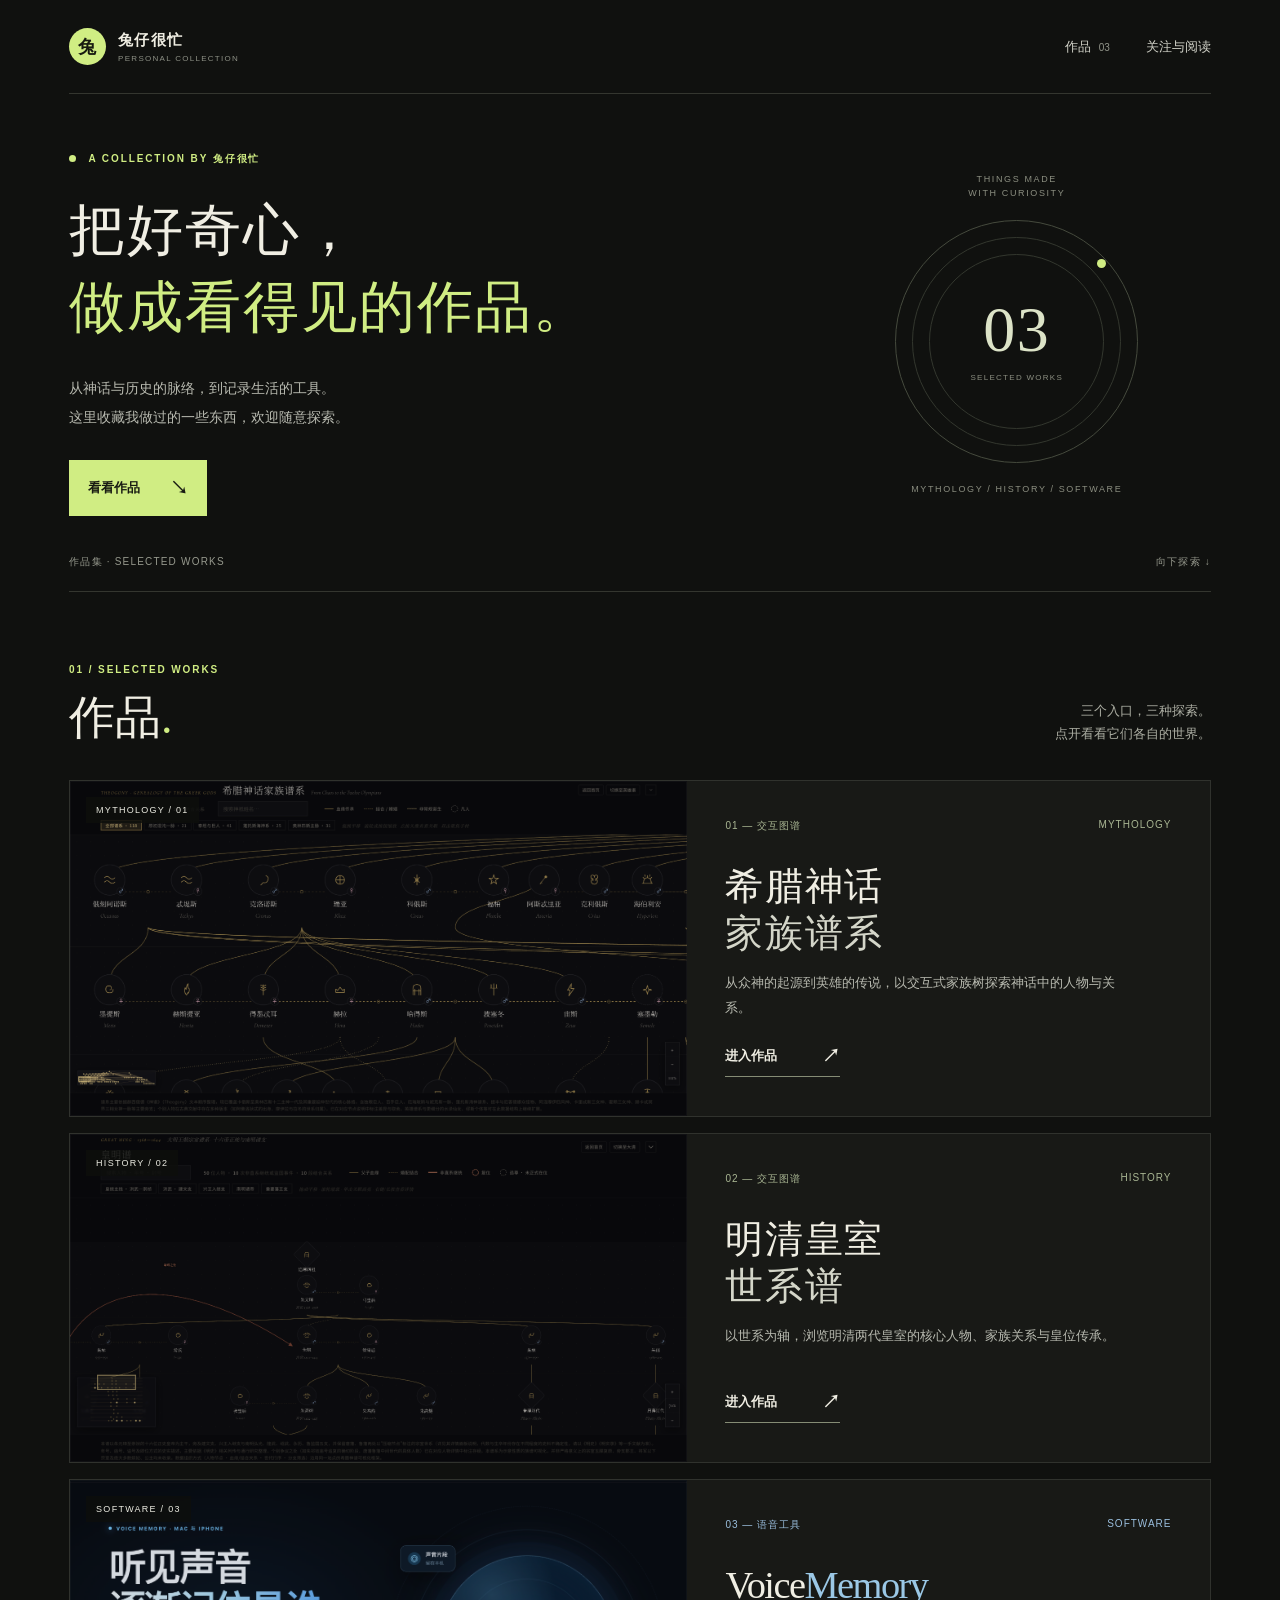
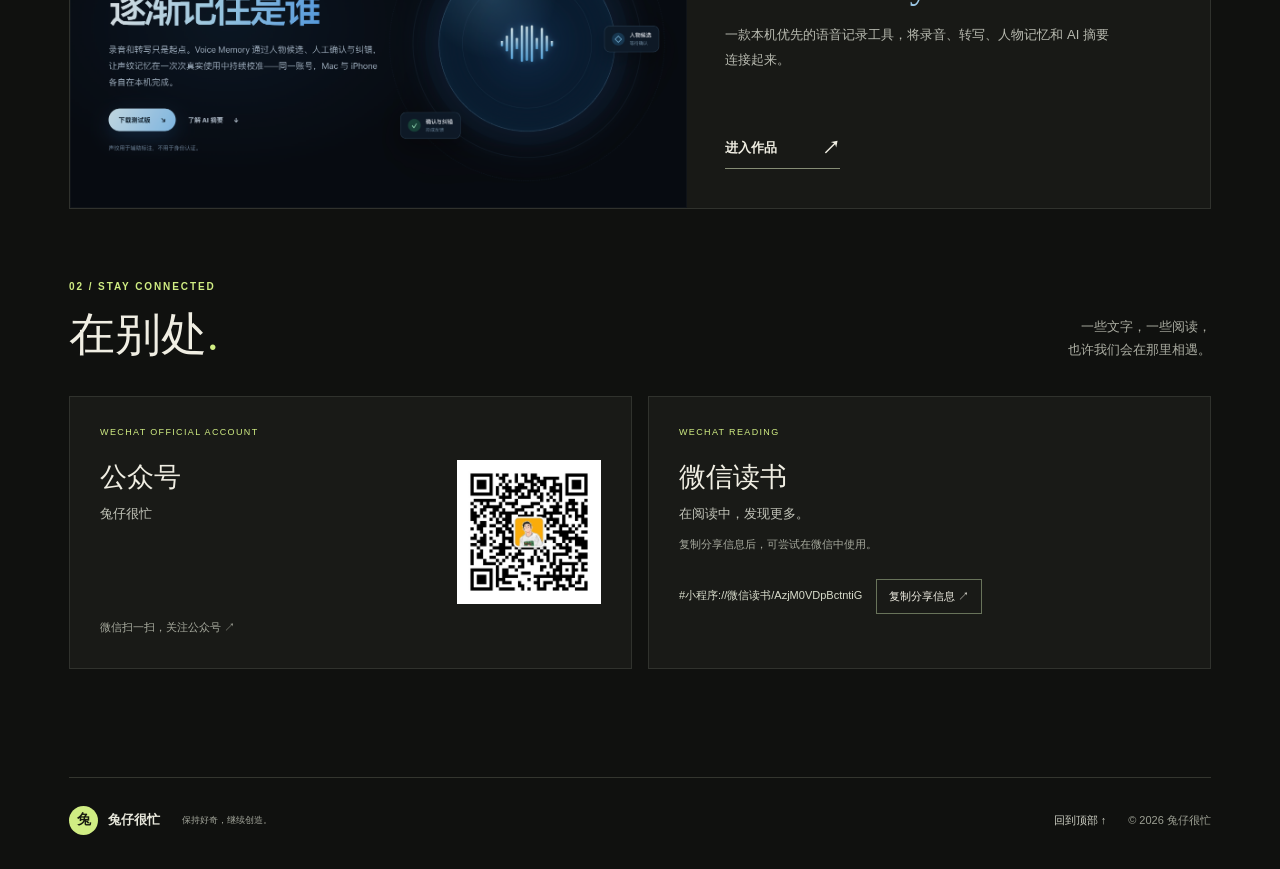
==== index.html @ fcc13846 "Create public portfolio" ====
<!doctype html>
<html lang="zh-CN">
<head>
  <meta charset="utf-8">
  <meta name="viewport" content="width=device-width, initial-scale=1">
  <meta name="theme-color" content="#10110f">
  <meta name="description" content="兔仔很忙的作品集：希腊神话家族谱系、明清皇室世系谱与 VoiceMemory。">
  <title>兔仔很忙 · 作品集</title>
  <link rel="icon" href="assets/favicon.svg" type="image/svg+xml">
  <link rel="stylesheet" href="style.css">
  <script src="script.js" defer></script>
</head>
<body>
  <a class="skip-link" href="#works">跳至作品</a>
  <div class="site-shell">
    <header class="site-header">
      <a class="brand" href="#top" aria-label="兔仔很忙，返回首页"><span class="brand-mark" aria-hidden="true">兔</span><span>兔仔很忙<small>PERSONAL COLLECTION</small></span></a>
      <nav aria-label="页面导航"><a href="#works">作品 <span>03</span></a><a href="#connect">关注与阅读</a></nav>
    </header>
    <main id="top">
      <section class="hero" aria-labelledby="hero-title">
        <div class="hero-copy"><p class="eyebrow"><span class="status-dot"></span> A COLLECTION BY 兔仔很忙</p><h1 id="hero-title">把好奇心，<br><em>做成看得见的作品。</em></h1><p class="hero-intro">从神话与历史的脉络，到记录生活的工具。<br>这里收藏我做过的一些东西，欢迎随意探索。</p><a class="hero-link" href="#works">看看作品 <span aria-hidden="true">↘</span></a></div>
        <div class="hero-aside" aria-hidden="true"><span>THINGS MADE<br>WITH CURIOSITY</span><div class="orbit"><i></i><b>03</b><small>SELECTED WORKS</small></div><span>MYTHOLOGY / HISTORY / SOFTWARE</span></div>
        <div class="hero-bottom"><span>作品集 · SELECTED WORKS</span><span>向下探索 <span aria-hidden="true">↓</span></span></div>
      </section>
      <section class="works" id="works" aria-labelledby="works-title">
        <div class="section-heading"><div><p class="eyebrow">01 / SELECTED WORKS</p><h2 id="works-title">作品<span class="heading-period">.</span></h2></div><p>三个入口，三种探索。<br>点开看看它们各自的世界。</p></div>
        <div class="work-list">
          <article class="work-card mythology"><div class="work-visual"><img src="assets/theogony.png" alt="希腊神话家族谱系页面预览" loading="lazy"><span class="visual-label">MYTHOLOGY / 01</span></div><div class="work-copy"><div class="work-meta"><span>01 — 交互图谱</span><span>MYTHOLOGY</span></div><h3>希腊神话<br><span>家族谱系</span></h3><p>从众神的起源到英雄的传说，以交互式家族树探索神话中的人物与关系。</p><a class="work-link" href="https://wyihao2010-code.github.io/Theogony/" aria-label="进入希腊神话家族谱系">进入作品 <span aria-hidden="true">↗</span></a></div></article>
          <article class="work-card history"><div class="work-visual"><img src="assets/genealogy.png" alt="明清皇室世系谱页面预览" loading="lazy"><span class="visual-label">HISTORY / 02</span></div><div class="work-copy"><div class="work-meta"><span>02 — 交互图谱</span><span>HISTORY</span></div><h3>明清皇室<br><span>世系谱</span></h3><p>以世系为轴，浏览明清两代皇室的核心人物、家族关系与皇位传承。</p><a class="work-link" href="https://wyihao2010-code.github.io/chinese-imperial-genealogy/" aria-label="进入明清皇室世系谱">进入作品 <span aria-hidden="true">↗</span></a></div></article>
          <article class="work-card voice"><div class="work-visual"><img src="assets/voicememory.png" alt="VoiceMemory 官网页面预览" loading="lazy"><span class="visual-label">SOFTWARE / 03</span></div><div class="work-copy"><div class="work-meta"><span>03 — 语音工具</span><span>SOFTWARE</span></div><h3>Voice<span>Memory</span></h3><p>一款本机优先的语音记录工具，将录音、转写、人物记忆和 AI 摘要连接起来。</p><a class="work-link" href="https://wyihao2010-code.github.io/VoiceMemory-website/" aria-label="进入 VoiceMemory 官网">进入作品 <span aria-hidden="true">↗</span></a></div></article>
        </div>
      </section>
      <section class="connect" id="connect" aria-labelledby="connect-title"><div class="section-heading"><div><p class="eyebrow">02 / STAY CONNECTED</p><h2 id="connect-title">在别处<span class="heading-period">.</span></h2></div><p>一些文字，一些阅读，<br>也许我们会在那里相遇。</p></div>
        <div class="connect-grid"><article class="connect-card wechat"><div class="connect-copy"><p class="connect-label">WECHAT OFFICIAL ACCOUNT</p><h3>公众号</h3><p>兔仔很忙</p><span class="connect-hint">微信扫一扫，关注公众号 ↗</span></div><img class="qr-code" src="assets/wechat-account.jpg" alt="兔仔很忙微信公众号二维码" width="144" height="144" loading="lazy"></article>
          <article class="connect-card reading"><div class="connect-copy"><p class="connect-label">WECHAT READING</p><h3>微信读书</h3><p>在阅读中，发现更多。</p><span class="connect-hint">复制分享信息后，可尝试在微信中使用。</span></div><div class="share-box"><code id="reading-share">#小程序://微信读书/AzjM0VDpBctntiG</code><button type="button" id="copy-share">复制分享信息 <span aria-hidden="true">↗</span></button><span class="copy-status" id="copy-status" role="status" aria-live="polite"></span></div></article></div>
      </section>
    </main>
    <footer class="site-footer"><div><span class="footer-mark">兔</span><strong>兔仔很忙</strong><small>保持好奇，继续创造。</small></div><a href="#top">回到顶部 ↑</a><span>© <span id="year">2026</span> 兔仔很忙</span></footer>
  </div>
</body>
</html>
---- style.css ----
:root{color-scheme:dark;--bg:#10110f;--panel:#181916;--line:#34362f;--cream:#f0eee3;--muted:#acaea3;--accent:#d0ed83;--serif:"Songti SC","STSong","Noto Serif CJK SC",serif;--sans:"PingFang SC","Microsoft YaHei",sans-serif}*{box-sizing:border-box}html{scroll-behavior:smooth}body{margin:0;background:var(--bg);color:var(--cream);font-family:var(--sans);-webkit-font-smoothing:antialiased}a{color:inherit;text-decoration:none}button{font:inherit}a:focus-visible,button:focus-visible{outline:2px solid var(--accent);outline-offset:5px}.skip-link{position:fixed;left:1rem;top:-5rem;z-index:10;background:var(--accent);color:#111;padding:.8rem}.skip-link:focus{top:1rem}.site-shell{max-width:1660px;margin:auto;padding:0 clamp(22px,5.4vw,92px)}.site-header{height:94px;display:flex;align-items:center;justify-content:space-between;border-bottom:1px solid var(--line)}.brand{display:flex;align-items:center;gap:12px;font-weight:650;font-size:15px;letter-spacing:.08em}.brand-mark,.footer-mark{width:37px;height:37px;display:grid;place-items:center;background:var(--accent);color:#171a10;border-radius:50%;font-family:var(--serif);font-weight:bold;font-size:18px}.brand small{display:block;color:#8d9085;font-size:8px;letter-spacing:.16em;font-weight:500;margin-top:4px}.site-header nav{display:flex;gap:36px;font-size:13px;color:#d2d3c9}.site-header nav a:hover,.site-footer a:hover{color:var(--accent)}.site-header nav span{color:#92958a;font-size:10px;margin-left:4px}.hero{min-height:450px;display:grid;grid-template-columns:1fr 34%;position:relative;align-items:center;border-bottom:1px solid var(--line);padding:58px 0 75px}.eyebrow{font-size:10px;letter-spacing:.19em;color:var(--accent);font-weight:600;margin:0 0 26px}.status-dot{display:inline-block;width:7px;height:7px;background:var(--accent);border-radius:50%;margin-right:8px}.hero h1{font-family:var(--serif);font-weight:400;letter-spacing:.035em;line-height:1.38;font-size:clamp(38px,4.35vw,70px);margin:0}.hero h1 em{font-style:normal;color:var(--accent)}.hero-intro{font-size:14px;color:#b8bab0;line-height:2.1;margin:28px 0}.hero-link,.work-link{display:inline-flex;align-items:center;justify-content:space-between;gap:30px;font-size:13px;font-weight:650}.hero-link{background:var(--accent);color:#181b12;padding:16px 19px;min-width:132px;transition:background .2s,transform .2s}.hero-link:hover{background:#e1f7aa;transform:translateY(-2px)}.hero-link span,.work-link span{font-size:18px}.hero-aside{height:100%;display:flex;flex-direction:column;align-items:center;justify-content:center;gap:19px;color:#8b8e80;font-size:9px;line-height:1.6;letter-spacing:.18em;text-align:center}.orbit{width:clamp(160px,19vw,260px);aspect-ratio:1;border:1px solid #454a3d;border-radius:50%;display:flex;align-items:center;justify-content:center;flex-direction:column;position:relative}.orbit:before,.orbit:after{content:"";position:absolute;border:1px solid #33372e;border-radius:50%;inset:16px}.orbit:after{inset:33px}.orbit i{position:absolute;width:9px;height:9px;background:var(--accent);border-radius:50%;top:16%;right:13%}.orbit b{font-family:Georgia,serif;font-weight:400;font-size:clamp(46px,5vw,70px);line-height:1;color:#dce3c7}.orbit small{font-size:8px;letter-spacing:.16em;margin-top:10px}.hero-bottom{position:absolute;bottom:22px;left:0;right:0;display:flex;justify-content:space-between;color:#96998d;font-size:10px;letter-spacing:.12em}.works,.connect{padding:72px 0 0;scroll-margin-top:20px}.section-heading{display:flex;justify-content:space-between;align-items:end;margin-bottom:34px}.section-heading .eyebrow{margin-bottom:15px}.section-heading h2{font-family:var(--serif);font-size:clamp(35px,3.6vw,52px);font-weight:400;margin:0;line-height:1.2}.heading-period{color:var(--accent)}.section-heading>p{color:var(--muted);font-size:13px;line-height:1.8;margin:0;text-align:right}.work-list{display:grid;gap:16px}.work-card{display:grid;grid-template-columns:1.18fr 1fr;min-height:330px;background:var(--panel);border:1px solid #30322d;overflow:hidden}.work-visual{min-width:0;min-height:300px;position:relative;background:#0c0d0c;overflow:hidden}.work-visual:after{content:"";position:absolute;inset:0;border:1px solid rgba(255,255,255,.03);pointer-events:none}.work-visual img{width:100%;height:100%;position:absolute;inset:0;object-fit:cover;object-position:center;transition:transform .55s;opacity:.87}.work-card:hover .work-visual img{transform:scale(1.025)}.visual-label{position:absolute;top:16px;left:16px;padding:8px 10px;background:rgba(13,14,12,.8);font-size:9px;letter-spacing:.14em;color:#ecece2}.work-copy{padding:clamp(25px,3vw,45px);display:flex;flex-direction:column;align-items:start}.work-meta{align-self:stretch;display:flex;justify-content:space-between;gap:10px;color:#a9b693;font-size:10px;letter-spacing:.1em}.work-copy h3{font-family:var(--serif);font-size:clamp(30px,3vw,44px);font-weight:400;line-height:1.22;letter-spacing:.04em;margin:30px 0 14px}.work-copy h3 span{color:#d4d6c9}.work-copy>p{color:#b8bab0;font-size:13px;line-height:1.9;max-width:390px;margin:0 0 24px}.work-link{margin-top:auto;border-bottom:1px solid #858c75;padding:0 0 8px;min-width:115px}.work-link:hover{color:var(--accent);border-color:var(--accent)}.voice .work-meta{color:#9abedd}.voice h3{font-family:Georgia,serif;letter-spacing:-.04em}.voice h3 span{color:#9bc8e6}.connect{padding-bottom:108px}.connect-grid{display:grid;grid-template-columns:1fr 1fr;gap:16px}.connect-card{background:#191a17;border:1px solid #30322d;min-height:240px;padding:30px;display:flex;justify-content:space-between;gap:24px}.connect-copy{display:flex;flex-direction:column;align-items:flex-start}.connect-label{font-size:9px!important;letter-spacing:.15em;color:var(--accent)!important;margin:0 0 22px!important}.connect h3{font-family:var(--serif);font-size:27px;font-weight:400;margin:0 0 10px}.connect-copy>p{font-size:13px;color:#c2c4b9;margin:0}.connect-hint{font-size:11px;line-height:1.8;color:#a7aa9e;margin-top:auto;padding-top:22px}.qr-code{align-self:center;width:144px;height:144px;object-fit:contain;background:white;padding:4px}.reading{flex-direction:column}.reading .connect-hint{padding-top:12px}.share-box{display:flex;align-items:center;flex-wrap:wrap;gap:10px 14px}.share-box code{font-family:var(--sans);font-size:11px;line-height:1.6;color:#d9ddcc;overflow-wrap:anywhere}.share-box button{border:1px solid #68735a;background:transparent;color:var(--cream);padding:9px 12px;cursor:pointer;font-size:11px;white-space:nowrap}.share-box button:hover{background:var(--accent);color:#141710}.copy-status{width:100%;font-size:11px;color:var(--accent);min-height:1.3em}.site-footer{border-top:1px solid var(--line);padding:28px 0 34px;display:flex;align-items:center;gap:22px;color:#9da094;font-size:11px}.site-footer>div{display:flex;align-items:center;gap:10px;margin-right:auto}.site-footer strong{color:#e8e8dc;font-size:13px}.footer-mark{height:29px;width:29px;font-size:14px}.site-footer small{margin-left:12px;color:#a2a59a}.site-footer>a{color:#d0d2c6}@media(max-width:720px){.site-header{height:78px}.site-header nav{gap:20px;font-size:12px}.hero{grid-template-columns:1fr;min-height:0;padding:76px 0 74px}.hero-aside{display:none}.hero h1{font-size:clamp(36px,8vw,54px)}.hero-intro{font-size:13px}.works,.connect{padding-top:70px}.section-heading{align-items:end}.section-heading>p{font-size:11px}.work-card{grid-template-columns:1fr}.work-visual{min-height:0;aspect-ratio:1.65}.work-copy{min-height:290px;padding:26px}.work-copy h3{margin:23px 0 13px}.connect-grid{grid-template-columns:1fr}.connect{padding-bottom:75px}.connect-card{min-height:200px;padding:24px}.qr-code{width:120px;height:120px}.site-footer{flex-wrap:wrap}.site-footer>div{width:100%}.site-footer small{margin-left:auto}.site-footer>a{margin-right:auto}}@media(max-width:380px){.brand small{display:none}.site-header nav{gap:13px}.section-heading>p{font-size:10px}.qr-code{width:100px;height:100px}.connect-card{gap:12px}.hero h1{font-size:33px}}@media(prefers-reduced-motion:reduce){html{scroll-behavior:auto}*,*:before,*:after{transition-duration:.01ms!important;animation-duration:.01ms!important}}
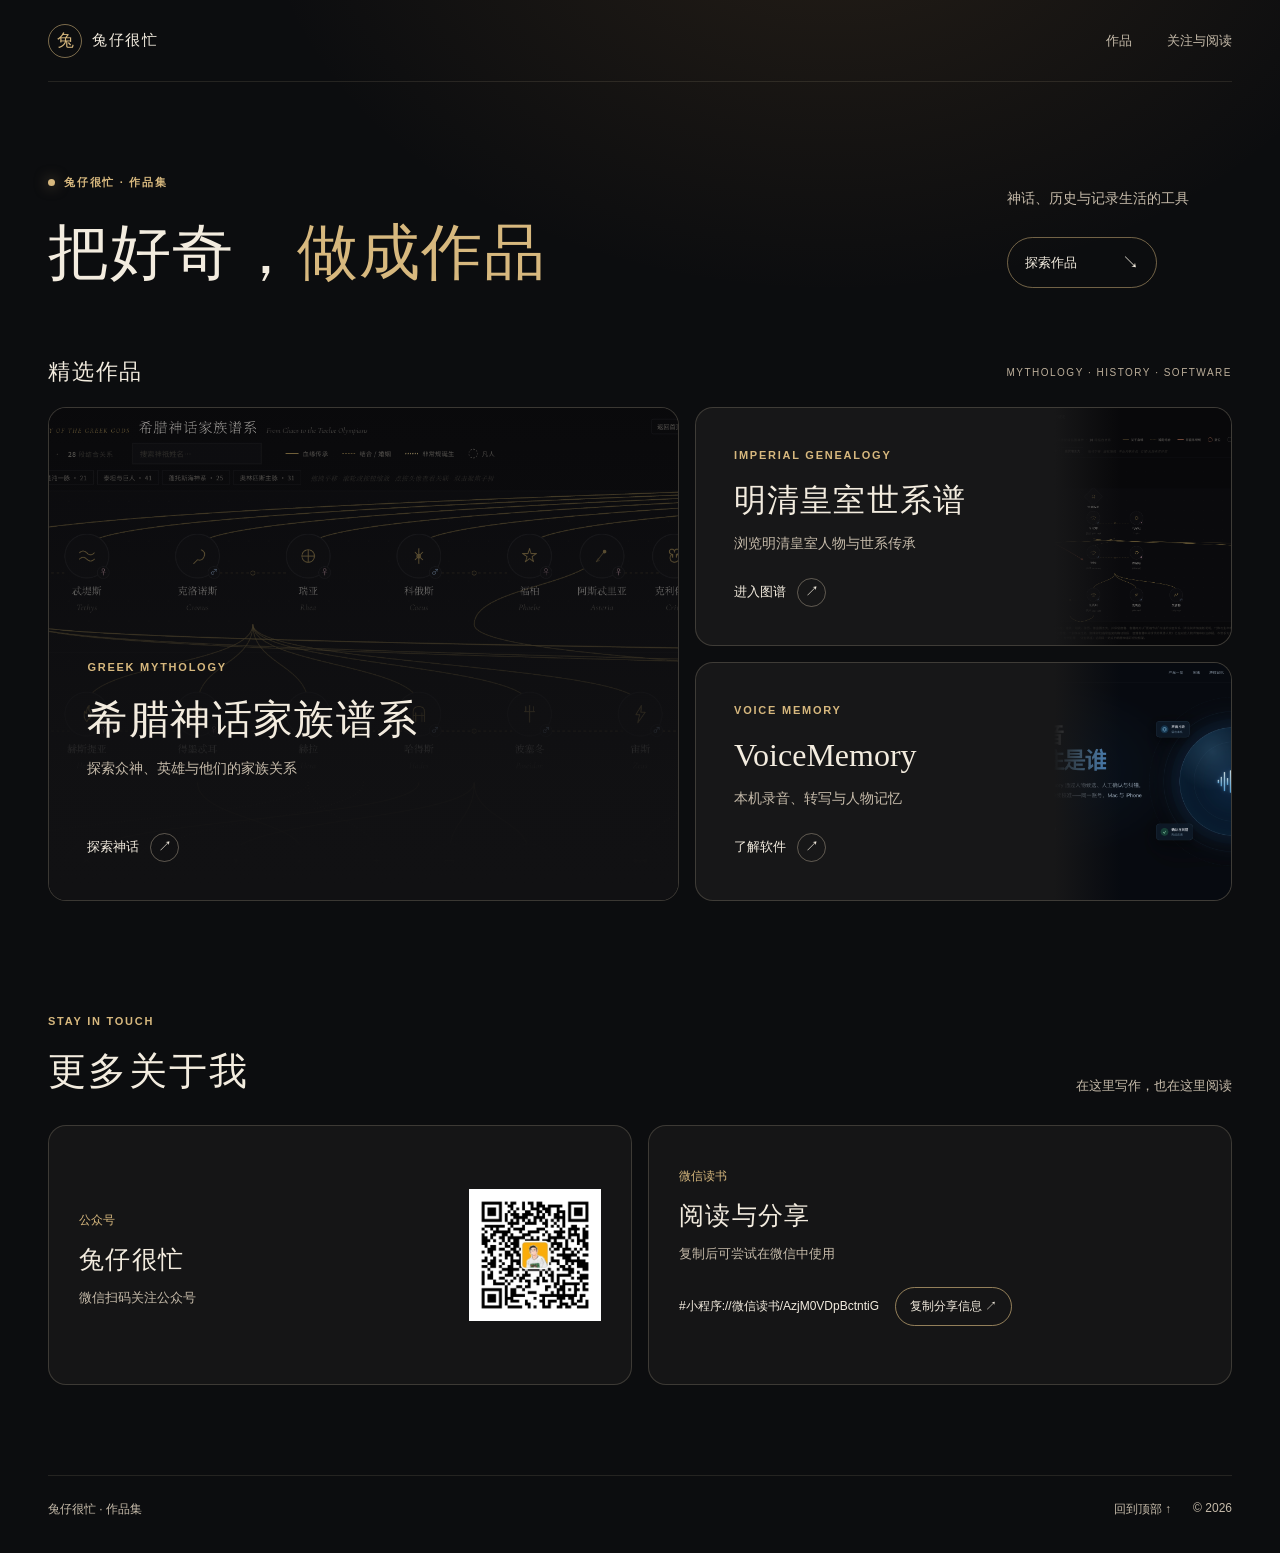
==== commit 460464f6: "Redesign portfolio layout and interactions" ====
--- a/index.html
+++ b/index.html
@@ -3,8 +3,8 @@
 <head>
   <meta charset="utf-8">
   <meta name="viewport" content="width=device-width, initial-scale=1">
-  <meta name="theme-color" content="#10110f">
-  <meta name="description" content="兔仔很忙的作品集：希腊神话家族谱系、明清皇室世系谱与 VoiceMemory。">
+  <meta name="theme-color" content="#0b0c0e">
+  <meta name="description" content="兔仔很忙的作品集：希腊神话家族谱系、明清皇室世系谱与 VoiceMemory">
   <title>兔仔很忙 · 作品集</title>
   <link rel="icon" href="assets/favicon.svg" type="image/svg+xml">
   <link rel="stylesheet" href="style.css">
@@ -12,31 +12,48 @@
 </head>
 <body>
   <a class="skip-link" href="#works">跳至作品</a>
-  <div class="site-shell">
+  <div class="site-shell" id="top">
     <header class="site-header">
-      <a class="brand" href="#top" aria-label="兔仔很忙，返回首页"><span class="brand-mark" aria-hidden="true">兔</span><span>兔仔很忙<small>PERSONAL COLLECTION</small></span></a>
-      <nav aria-label="页面导航"><a href="#works">作品 <span>03</span></a><a href="#connect">关注与阅读</a></nav>
+      <a class="brand" href="#top" aria-label="兔仔很忙，返回首页"><span class="brand-symbol" aria-hidden="true">兔</span><span>兔仔很忙</span></a>
+      <nav aria-label="页面导航"><a href="#works">作品</a><a href="#connect">关注与阅读</a></nav>
     </header>
-    <main id="top">
+    <main>
       <section class="hero" aria-labelledby="hero-title">
-        <div class="hero-copy"><p class="eyebrow"><span class="status-dot"></span> A COLLECTION BY 兔仔很忙</p><h1 id="hero-title">把好奇心，<br><em>做成看得见的作品。</em></h1><p class="hero-intro">从神话与历史的脉络，到记录生活的工具。<br>这里收藏我做过的一些东西，欢迎随意探索。</p><a class="hero-link" href="#works">看看作品 <span aria-hidden="true">↘</span></a></div>
-        <div class="hero-aside" aria-hidden="true"><span>THINGS MADE<br>WITH CURIOSITY</span><div class="orbit"><i></i><b>03</b><small>SELECTED WORKS</small></div><span>MYTHOLOGY / HISTORY / SOFTWARE</span></div>
-        <div class="hero-bottom"><span>作品集 · SELECTED WORKS</span><span>向下探索 <span aria-hidden="true">↓</span></span></div>
+        <div class="hero-main"><p class="eyebrow"><span class="eyebrow-dot" aria-hidden="true"></span> 兔仔很忙 · 作品集</p><h1 id="hero-title">把好奇，<em>做成作品</em></h1></div>
+        <div class="hero-side"><p>神话、历史与记录生活的工具</p><a class="explore-link" href="#works">探索作品 <span aria-hidden="true">↘</span></a></div>
       </section>
-      <section class="works" id="works" aria-labelledby="works-title">
-        <div class="section-heading"><div><p class="eyebrow">01 / SELECTED WORKS</p><h2 id="works-title">作品<span class="heading-period">.</span></h2></div><p>三个入口，三种探索。<br>点开看看它们各自的世界。</p></div>
+      <section class="works" id="works" aria-labelledby="works-heading">
+        <div class="section-heading"><h2 id="works-heading">精选作品</h2><p>MYTHOLOGY · HISTORY · SOFTWARE</p></div>
         <div class="work-list">
-          <article class="work-card mythology"><div class="work-visual"><img src="assets/theogony.png" alt="希腊神话家族谱系页面预览" loading="lazy"><span class="visual-label">MYTHOLOGY / 01</span></div><div class="work-copy"><div class="work-meta"><span>01 — 交互图谱</span><span>MYTHOLOGY</span></div><h3>希腊神话<br><span>家族谱系</span></h3><p>从众神的起源到英雄的传说，以交互式家族树探索神话中的人物与关系。</p><a class="work-link" href="https://wyihao2010-code.github.io/Theogony/" aria-label="进入希腊神话家族谱系">进入作品 <span aria-hidden="true">↗</span></a></div></article>
-          <article class="work-card history"><div class="work-visual"><img src="assets/genealogy.png" alt="明清皇室世系谱页面预览" loading="lazy"><span class="visual-label">HISTORY / 02</span></div><div class="work-copy"><div class="work-meta"><span>02 — 交互图谱</span><span>HISTORY</span></div><h3>明清皇室<br><span>世系谱</span></h3><p>以世系为轴，浏览明清两代皇室的核心人物、家族关系与皇位传承。</p><a class="work-link" href="https://wyihao2010-code.github.io/chinese-imperial-genealogy/" aria-label="进入明清皇室世系谱">进入作品 <span aria-hidden="true">↗</span></a></div></article>
-          <article class="work-card voice"><div class="work-visual"><img src="assets/voicememory.png" alt="VoiceMemory 官网页面预览" loading="lazy"><span class="visual-label">SOFTWARE / 03</span></div><div class="work-copy"><div class="work-meta"><span>03 — 语音工具</span><span>SOFTWARE</span></div><h3>Voice<span>Memory</span></h3><p>一款本机优先的语音记录工具，将录音、转写、人物记忆和 AI 摘要连接起来。</p><a class="work-link" href="https://wyihao2010-code.github.io/VoiceMemory-website/" aria-label="进入 VoiceMemory 官网">进入作品 <span aria-hidden="true">↗</span></a></div></article>
+          <a class="work-card work-feature mythology" href="https://wyihao2010-code.github.io/Theogony/">
+            <div class="work-visual"><img src="assets/theogony.png" alt="" loading="eager"></div>
+            <div class="work-copy"><span class="work-label">GREEK MYTHOLOGY</span><h3>希腊神话家族谱系</h3><p>探索众神、英雄与他们的家族关系</p><span class="work-action">探索神话 <span aria-hidden="true">↗</span></span></div>
+          </a>
+          <a class="work-card history" href="https://wyihao2010-code.github.io/chinese-imperial-genealogy/">
+            <div class="work-copy"><span class="work-label">IMPERIAL GENEALOGY</span><h3>明清皇室世系谱</h3><p>浏览明清皇室人物与世系传承</p><span class="work-action">进入图谱 <span aria-hidden="true">↗</span></span></div>
+            <div class="work-visual"><img src="assets/genealogy.png" alt="" loading="eager"></div>
+          </a>
+          <a class="work-card voice" href="https://wyihao2010-code.github.io/VoiceMemory-website/">
+            <div class="work-copy"><span class="work-label">VOICE MEMORY</span><h3 lang="en">VoiceMemory</h3><p>本机录音、转写与人物记忆</p><span class="work-action">了解软件 <span aria-hidden="true">↗</span></span></div>
+            <div class="work-visual"><img src="assets/voicememory.png" alt="" loading="eager"></div>
+          </a>
         </div>
       </section>
-      <section class="connect" id="connect" aria-labelledby="connect-title"><div class="section-heading"><div><p class="eyebrow">02 / STAY CONNECTED</p><h2 id="connect-title">在别处<span class="heading-period">.</span></h2></div><p>一些文字，一些阅读，<br>也许我们会在那里相遇。</p></div>
-        <div class="connect-grid"><article class="connect-card wechat"><div class="connect-copy"><p class="connect-label">WECHAT OFFICIAL ACCOUNT</p><h3>公众号</h3><p>兔仔很忙</p><span class="connect-hint">微信扫一扫，关注公众号 ↗</span></div><img class="qr-code" src="assets/wechat-account.jpg" alt="兔仔很忙微信公众号二维码" width="144" height="144" loading="lazy"></article>
-          <article class="connect-card reading"><div class="connect-copy"><p class="connect-label">WECHAT READING</p><h3>微信读书</h3><p>在阅读中，发现更多。</p><span class="connect-hint">复制分享信息后，可尝试在微信中使用。</span></div><div class="share-box"><code id="reading-share">#小程序://微信读书/AzjM0VDpBctntiG</code><button type="button" id="copy-share">复制分享信息 <span aria-hidden="true">↗</span></button><span class="copy-status" id="copy-status" role="status" aria-live="polite"></span></div></article></div>
+      <section class="connect" id="connect" aria-labelledby="connect-title">
+        <div class="connect-heading"><div><p class="eyebrow">STAY IN TOUCH</p><h2 id="connect-title">更多关于我</h2></div><p>在这里写作，也在这里阅读</p></div>
+        <div class="connect-grid">
+          <article class="connect-card wechat">
+            <div><p class="connect-label">公众号</p><h3>兔仔很忙</h3><p class="connect-description">微信扫码关注公众号</p></div>
+            <img class="qr-code" src="assets/wechat-account.jpg" alt="兔仔很忙微信公众号二维码" width="144" height="144" loading="lazy">
+          </article>
+          <article class="connect-card reading">
+            <div><p class="connect-label">微信读书</p><h3>阅读与分享</h3><p class="connect-description">复制后可尝试在微信中使用</p></div>
+            <div class="share-box"><code id="reading-share">#小程序://微信读书/AzjM0VDpBctntiG</code><button type="button" id="copy-share">复制分享信息 <span aria-hidden="true">↗</span></button><span class="copy-status" id="copy-status" role="status" aria-live="polite"></span></div>
+          </article>
+        </div>
       </section>
     </main>
-    <footer class="site-footer"><div><span class="footer-mark">兔</span><strong>兔仔很忙</strong><small>保持好奇，继续创造。</small></div><a href="#top">回到顶部 ↑</a><span>© <span id="year">2026</span> 兔仔很忙</span></footer>
+    <footer class="site-footer"><span>兔仔很忙 · 作品集</span><a href="#top">回到顶部 ↑</a><span>© <span id="year">2026</span></span></footer>
   </div>
 </body>
 </html>
--- a/style.css
+++ b/style.css
@@ -1 +1,129 @@
-:root{color-scheme:dark;--bg:#10110f;--panel:#181916;--line:#34362f;--cream:#f0eee3;--muted:#acaea3;--accent:#d0ed83;--serif:"Songti SC","STSong","Noto Serif CJK SC",serif;--sans:"PingFang SC","Microsoft YaHei",sans-serif}*{box-sizing:border-box}html{scroll-behavior:smooth}body{margin:0;background:var(--bg);color:var(--cream);font-family:var(--sans);-webkit-font-smoothing:antialiased}a{color:inherit;text-decoration:none}button{font:inherit}a:focus-visible,button:focus-visible{outline:2px solid var(--accent);outline-offset:5px}.skip-link{position:fixed;left:1rem;top:-5rem;z-index:10;background:var(--accent);color:#111;padding:.8rem}.skip-link:focus{top:1rem}.site-shell{max-width:1660px;margin:auto;padding:0 clamp(22px,5.4vw,92px)}.site-header{height:94px;display:flex;align-items:center;justify-content:space-between;border-bottom:1px solid var(--line)}.brand{display:flex;align-items:center;gap:12px;font-weight:650;font-size:15px;letter-spacing:.08em}.brand-mark,.footer-mark{width:37px;height:37px;display:grid;place-items:center;background:var(--accent);color:#171a10;border-radius:50%;font-family:var(--serif);font-weight:bold;font-size:18px}.brand small{display:block;color:#8d9085;font-size:8px;letter-spacing:.16em;font-weight:500;margin-top:4px}.site-header nav{display:flex;gap:36px;font-size:13px;color:#d2d3c9}.site-header nav a:hover,.site-footer a:hover{color:var(--accent)}.site-header nav span{color:#92958a;font-size:10px;margin-left:4px}.hero{min-height:450px;display:grid;grid-template-columns:1fr 34%;position:relative;align-items:center;border-bottom:1px solid var(--line);padding:58px 0 75px}.eyebrow{font-size:10px;letter-spacing:.19em;color:var(--accent);font-weight:600;margin:0 0 26px}.status-dot{display:inline-block;width:7px;height:7px;background:var(--accent);border-radius:50%;margin-right:8px}.hero h1{font-family:var(--serif);font-weight:400;letter-spacing:.035em;line-height:1.38;font-size:clamp(38px,4.35vw,70px);margin:0}.hero h1 em{font-style:normal;color:var(--accent)}.hero-intro{font-size:14px;color:#b8bab0;line-height:2.1;margin:28px 0}.hero-link,.work-link{display:inline-flex;align-items:center;justify-content:space-between;gap:30px;font-size:13px;font-weight:650}.hero-link{background:var(--accent);color:#181b12;padding:16px 19px;min-width:132px;transition:background .2s,transform .2s}.hero-link:hover{background:#e1f7aa;transform:translateY(-2px)}.hero-link span,.work-link span{font-size:18px}.hero-aside{height:100%;display:flex;flex-direction:column;align-items:center;justify-content:center;gap:19px;color:#8b8e80;font-size:9px;line-height:1.6;letter-spacing:.18em;text-align:center}.orbit{width:clamp(160px,19vw,260px);aspect-ratio:1;border:1px solid #454a3d;border-radius:50%;display:flex;align-items:center;justify-content:center;flex-direction:column;position:relative}.orbit:before,.orbit:after{content:"";position:absolute;border:1px solid #33372e;border-radius:50%;inset:16px}.orbit:after{inset:33px}.orbit i{position:absolute;width:9px;height:9px;background:var(--accent);border-radius:50%;top:16%;right:13%}.orbit b{font-family:Georgia,serif;font-weight:400;font-size:clamp(46px,5vw,70px);line-height:1;color:#dce3c7}.orbit small{font-size:8px;letter-spacing:.16em;margin-top:10px}.hero-bottom{position:absolute;bottom:22px;left:0;right:0;display:flex;justify-content:space-between;color:#96998d;font-size:10px;letter-spacing:.12em}.works,.connect{padding:72px 0 0;scroll-margin-top:20px}.section-heading{display:flex;justify-content:space-between;align-items:end;margin-bottom:34px}.section-heading .eyebrow{margin-bottom:15px}.section-heading h2{font-family:var(--serif);font-size:clamp(35px,3.6vw,52px);font-weight:400;margin:0;line-height:1.2}.heading-period{color:var(--accent)}.section-heading>p{color:var(--muted);font-size:13px;line-height:1.8;margin:0;text-align:right}.work-list{display:grid;gap:16px}.work-card{display:grid;grid-template-columns:1.18fr 1fr;min-height:330px;background:var(--panel);border:1px solid #30322d;overflow:hidden}.work-visual{min-width:0;min-height:300px;position:relative;background:#0c0d0c;overflow:hidden}.work-visual:after{content:"";position:absolute;inset:0;border:1px solid rgba(255,255,255,.03);pointer-events:none}.work-visual img{width:100%;height:100%;position:absolute;inset:0;object-fit:cover;object-position:center;transition:transform .55s;opacity:.87}.work-card:hover .work-visual img{transform:scale(1.025)}.visual-label{position:absolute;top:16px;left:16px;padding:8px 10px;background:rgba(13,14,12,.8);font-size:9px;letter-spacing:.14em;color:#ecece2}.work-copy{padding:clamp(25px,3vw,45px);display:flex;flex-direction:column;align-items:start}.work-meta{align-self:stretch;display:flex;justify-content:space-between;gap:10px;color:#a9b693;font-size:10px;letter-spacing:.1em}.work-copy h3{font-family:var(--serif);font-size:clamp(30px,3vw,44px);font-weight:400;line-height:1.22;letter-spacing:.04em;margin:30px 0 14px}.work-copy h3 span{color:#d4d6c9}.work-copy>p{color:#b8bab0;font-size:13px;line-height:1.9;max-width:390px;margin:0 0 24px}.work-link{margin-top:auto;border-bottom:1px solid #858c75;padding:0 0 8px;min-width:115px}.work-link:hover{color:var(--accent);border-color:var(--accent)}.voice .work-meta{color:#9abedd}.voice h3{font-family:Georgia,serif;letter-spacing:-.04em}.voice h3 span{color:#9bc8e6}.connect{padding-bottom:108px}.connect-grid{display:grid;grid-template-columns:1fr 1fr;gap:16px}.connect-card{background:#191a17;border:1px solid #30322d;min-height:240px;padding:30px;display:flex;justify-content:space-between;gap:24px}.connect-copy{display:flex;flex-direction:column;align-items:flex-start}.connect-label{font-size:9px!important;letter-spacing:.15em;color:var(--accent)!important;margin:0 0 22px!important}.connect h3{font-family:var(--serif);font-size:27px;font-weight:400;margin:0 0 10px}.connect-copy>p{font-size:13px;color:#c2c4b9;margin:0}.connect-hint{font-size:11px;line-height:1.8;color:#a7aa9e;margin-top:auto;padding-top:22px}.qr-code{align-self:center;width:144px;height:144px;object-fit:contain;background:white;padding:4px}.reading{flex-direction:column}.reading .connect-hint{padding-top:12px}.share-box{display:flex;align-items:center;flex-wrap:wrap;gap:10px 14px}.share-box code{font-family:var(--sans);font-size:11px;line-height:1.6;color:#d9ddcc;overflow-wrap:anywhere}.share-box button{border:1px solid #68735a;background:transparent;color:var(--cream);padding:9px 12px;cursor:pointer;font-size:11px;white-space:nowrap}.share-box button:hover{background:var(--accent);color:#141710}.copy-status{width:100%;font-size:11px;color:var(--accent);min-height:1.3em}.site-footer{border-top:1px solid var(--line);padding:28px 0 34px;display:flex;align-items:center;gap:22px;color:#9da094;font-size:11px}.site-footer>div{display:flex;align-items:center;gap:10px;margin-right:auto}.site-footer strong{color:#e8e8dc;font-size:13px}.footer-mark{height:29px;width:29px;font-size:14px}.site-footer small{margin-left:12px;color:#a2a59a}.site-footer>a{color:#d0d2c6}@media(max-width:720px){.site-header{height:78px}.site-header nav{gap:20px;font-size:12px}.hero{grid-template-columns:1fr;min-height:0;padding:76px 0 74px}.hero-aside{display:none}.hero h1{font-size:clamp(36px,8vw,54px)}.hero-intro{font-size:13px}.works,.connect{padding-top:70px}.section-heading{align-items:end}.section-heading>p{font-size:11px}.work-card{grid-template-columns:1fr}.work-visual{min-height:0;aspect-ratio:1.65}.work-copy{min-height:290px;padding:26px}.work-copy h3{margin:23px 0 13px}.connect-grid{grid-template-columns:1fr}.connect{padding-bottom:75px}.connect-card{min-height:200px;padding:24px}.qr-code{width:120px;height:120px}.site-footer{flex-wrap:wrap}.site-footer>div{width:100%}.site-footer small{margin-left:auto}.site-footer>a{margin-right:auto}}@media(max-width:380px){.brand small{display:none}.site-header nav{gap:13px}.section-heading>p{font-size:10px}.qr-code{width:100px;height:100px}.connect-card{gap:12px}.hero h1{font-size:33px}}@media(prefers-reduced-motion:reduce){html{scroll-behavior:auto}*,*:before,*:after{transition-duration:.01ms!important;animation-duration:.01ms!important}}
+:root {
+  color-scheme: dark;
+  --ink: #f3ecdf;
+  --muted: #c6bbaa;
+  --gold: #d7b87e;
+  --line: rgba(233, 215, 185, .19);
+  --surface: #171718;
+  --display: "Songti SC", "Noto Serif CJK SC", "STSong", serif;
+  --body: "PingFang SC", "Microsoft YaHei", sans-serif;
+}
+* { box-sizing: border-box; }
+html { scroll-behavior: smooth; }
+body {
+  margin: 0;
+  background: radial-gradient(ellipse 60% 550px at 65% -120px, rgba(167, 120, 66, .16), transparent 75%), #0c0d0f;
+  color: var(--ink);
+  font-family: var(--body);
+  -webkit-font-smoothing: antialiased;
+}
+a { color: inherit; text-decoration: none; }
+button { font: inherit; }
+a:focus-visible, button:focus-visible { outline: 2px solid var(--gold); outline-offset: 5px; }
+.skip-link { position: fixed; z-index: 2; top: -6rem; left: 1rem; padding: .8rem 1rem; border-radius: 8px; background: var(--gold); color: #17120d; }
+.skip-link:focus { top: 1rem; }
+.site-shell { width: min(1340px, calc(100% - 96px)); margin: 0 auto; }
+.site-header { min-height: 82px; display: flex; align-items: center; justify-content: space-between; gap: 24px; border-bottom: 1px solid rgba(234, 214, 179, .11); }
+.brand { display: inline-flex; align-items: center; gap: 10px; font-family: var(--display); font-size: 15px; letter-spacing: .1em; white-space: nowrap; }
+.brand-symbol { display: grid; place-items: center; width: 34px; height: 34px; border: 1px solid rgba(215,184,126,.55); border-radius: 50%; color: var(--gold); font-size: 17px; letter-spacing: 0; }
+.site-header nav { display: flex; gap: 35px; color: var(--muted); font-size: 13px; }
+.site-header nav a:hover, .brand:hover, .site-footer a:hover { color: var(--gold); }
+.hero { display: flex; align-items: end; justify-content: space-between; gap: 40px; padding: clamp(70px, 7vw, 108px) 0 64px; }
+.eyebrow, .work-label { display: inline-flex; align-items: center; gap: 9px; color: var(--gold); font-size: 11px; font-weight: 600; letter-spacing: .16em; line-height: 1.5; }
+.eyebrow { margin: 0; }
+.eyebrow-dot { width: 7px; height: 7px; border-radius: 50%; background: var(--gold); box-shadow: 0 0 14px rgba(215,184,126,.55); }
+.hero h1 { margin: 23px 0 0; font-family: var(--display); font-size: clamp(32px, 4.8vw, 68px); font-weight: 400; line-height: 1.3; letter-spacing: .02em; white-space: nowrap; }
+.hero h1 em { color: var(--gold); font-style: normal; }
+.hero-side { padding-bottom: 5px; min-width: 225px; }
+.hero-side p { margin: 0 0 25px; color: var(--muted); font-size: 14px; line-height: 2; white-space: nowrap; }
+.explore-link { display: inline-flex; align-items: center; justify-content: space-between; gap: 45px; padding: 13px 17px; border: 1px solid rgba(215,184,126,.5); border-radius: 999px; color: var(--ink); font-size: 13px; transition: background-color .25s ease-out, color .25s ease-out, border-color .25s ease-out; }
+.explore-link span { font-size: 17px; }
+.explore-link:hover { background: var(--gold); border-color: var(--gold); color: #17120d; }
+.works, .connect { scroll-margin-top: 28px; }
+.section-heading { display: flex; align-items: center; justify-content: space-between; gap: 20px; margin-bottom: 20px; }
+.section-heading h2 { margin: 0; font-family: var(--display); font-weight: 400; font-size: 22px; letter-spacing: .08em; }
+.section-heading p { margin: 0; color: #bcae9a; font-size: 10px; letter-spacing: .15em; }
+.work-list { display: grid; grid-template-columns: 1.08fr .92fr; grid-template-rows: repeat(2, minmax(225px, 1fr)); gap: 16px; }
+.work-card { position: relative; display: flex; min-width: 0; min-height: 225px; overflow: hidden; border: 1px solid var(--line); border-radius: 18px; background: var(--surface); isolation: isolate; transition: transform .35s cubic-bezier(.22,1,.36,1), border-color .35s ease-out, box-shadow .35s ease-out; }
+.work-card::after { content: ""; position: absolute; z-index: 0; inset: 0; pointer-events: none; background: radial-gradient(420px circle at var(--x, 50%) var(--y, 50%), rgba(218,186,135,.11), transparent 65%); opacity: 0; transition: opacity .35s ease-out; }
+.work-card:hover, .work-card:focus-visible { transform: translateY(-4px); border-color: rgba(215,184,126,.58); box-shadow: 0 16px 45px rgba(0,0,0,.22); }
+.work-card:hover::after, .work-card:focus-visible::after { opacity: 1; }
+.work-copy { position: relative; z-index: 1; display: flex; min-width: 0; flex: 1; flex-direction: column; align-items: flex-start; padding: clamp(24px, 3vw, 40px); }
+.work-card h3 { margin: 17px 0 9px; font-family: var(--display); font-size: clamp(25px, 2.5vw, 35px); font-weight: 400; line-height: 1.3; letter-spacing: .035em; text-wrap: balance; }
+.work-card p { margin: 0; max-width: 40ch; color: var(--muted); font-size: 14px; line-height: 1.8; text-wrap: pretty; }
+.work-action { display: inline-flex; align-items: center; gap: 11px; margin-top: auto; padding-top: 22px; color: var(--ink); font-size: 13px; }
+.work-action span { display: grid; place-items: center; width: 29px; height: 29px; border: 1px solid rgba(233,215,185,.35); border-radius: 50%; font-size: 14px; transition: transform .3s cubic-bezier(.22,1,.36,1), background-color .3s ease-out, color .3s ease-out; }
+.work-card:hover .work-action span, .work-card:focus-visible .work-action span { transform: translate(3px,-3px); background: var(--gold); color: #17120d; }
+.work-visual { position: relative; flex: 0 0 33%; min-width: 0; overflow: hidden; }
+.work-visual::after { content: ""; position: absolute; inset: 0; background: linear-gradient(90deg, var(--surface), transparent 38%); }
+.work-visual img { display: block; width: 100%; height: 100%; object-fit: cover; transition: transform .7s cubic-bezier(.22,1,.36,1), filter .4s ease-out; filter: brightness(.85); }
+.work-card:hover .work-visual img { transform: scale(1.055); filter: brightness(1); }
+.work-feature { grid-row: 1 / 3; min-height: 470px; align-items: end; background: #121214; }
+.work-feature .work-visual { position: absolute; inset: 0; z-index: -1; }
+.work-feature .work-visual::after { background: linear-gradient(0deg, #111113 3%, rgba(17,17,19,.94) 25%, rgba(17,17,19,.35) 76%, rgba(17,17,19,.16)); }
+.work-feature .work-visual img { object-position: 50% 28%; }
+.work-feature .work-copy { min-height: 280px; justify-content: end; }
+.work-feature h3 { margin-top: 20px; font-size: clamp(30px, 3.1vw, 44px); white-space: nowrap; }
+.voice h3 { font-family: Georgia, var(--display); letter-spacing: 0; }
+.connect { padding: 110px 0 90px; }
+.connect-heading { display: flex; justify-content: space-between; align-items: end; gap: 20px; margin-bottom: 28px; }
+.connect-heading h2 { margin: 16px 0 0; font-family: var(--display); font-weight: 400; font-size: clamp(30px, 3vw, 40px); letter-spacing: .06em; }
+.connect-heading h2 span { color: var(--gold); }
+.connect-heading > p { margin: 0; color: var(--muted); font-size: 13px; line-height: 1.7; }
+.connect-grid { display: grid; grid-template-columns: repeat(2, minmax(0, 1fr)); gap: 16px; }
+.connect-card { display: flex; justify-content: space-between; align-items: center; gap: 26px; padding: 30px; border: 1px solid var(--line); border-radius: 18px; background: #151516; }
+.connect-label { color: var(--gold); font-size: 12px; }
+.connect-card h3 { margin: 14px 0 10px; font-family: var(--display); font-size: 25px; font-weight: 400; letter-spacing: .05em; }
+.connect-description { margin: 0; color: var(--muted); font-size: 13px; line-height: 1.8; }
+.qr-code { flex: none; width: 132px; height: 132px; object-fit: contain; background: #fff; padding: 4px; }
+.reading { align-items: flex-start; flex-direction: column; gap: 22px; }
+.share-box { display: flex; flex-wrap: wrap; align-items: center; gap: 12px 16px; }
+.share-box code { color: var(--ink); font-family: var(--body); font-size: 12px; line-height: 1.6; overflow-wrap: anywhere; }
+.share-box button { border: 1px solid rgba(215,184,126,.65); border-radius: 999px; background: transparent; color: var(--ink); padding: 10px 14px; cursor: pointer; font-size: 12px; transition: background-color .25s ease-out, color .25s ease-out; }
+.share-box button:hover { background: var(--gold); color: #17120d; }
+.copy-status { flex-basis: 100%; min-height: 1.3em; color: var(--gold); font-size: 12px; }
+.site-footer { display: flex; flex-wrap: wrap; gap: 22px; padding: 25px 0 35px; border-top: 1px solid rgba(234, 214, 179, .11); color: var(--muted); font-size: 12px; }
+.site-footer span:first-child { margin-right: auto; }
+@media (max-width: 900px) {
+  .site-shell { width: calc(100% - 56px); }
+  .work-list { grid-template-columns: 1fr 1fr; grid-template-rows: auto; }
+  .work-feature { grid-column: 1 / -1; grid-row: auto; min-height: 390px; }
+  .work-card:not(.work-feature) { min-height: 320px; flex-direction: column-reverse; }
+  .work-card:not(.work-feature) .work-visual { height: 130px; flex: none; }
+  .work-card:not(.work-feature) .work-visual::after { background: linear-gradient(0deg, var(--surface), transparent 60%); }
+}
+@media (max-width: 600px) {
+  .site-shell { width: calc(100% - 36px); }
+  .site-header { min-height: 70px; }
+  .site-header nav { gap: 19px; font-size: 12px; }
+  .hero { display: block; padding: 72px 0 58px; }
+  .hero h1 { font-size: clamp(30px, 7.5vw, 44px); }
+  .hero-side { display: flex; flex-direction: column; align-items: flex-start; gap: 16px; margin-top: 24px; min-width: 0; }
+  .hero-side p { margin: 0; font-size: 13px; }
+  .explore-link { gap: 18px; padding: 11px 13px; white-space: nowrap; font-size: 12px; }
+  .section-heading p { font-size: 9px; letter-spacing: .08em; }
+  .work-list, .connect-grid { grid-template-columns: 1fr; gap: 14px; }
+  .work-feature { grid-column: auto; min-height: 390px; }
+  .work-feature h3 { font-size: clamp(25px, 7.2vw, 36px); }
+  .work-card:not(.work-feature) { min-height: 230px; flex-direction: row; }
+  .work-card:not(.work-feature) .work-visual { position: absolute; z-index: -1; inset: 0 0 0 45%; width: 55%; height: 100%; }
+  .work-card:not(.work-feature) .work-visual::after { background: linear-gradient(90deg, var(--surface), rgba(23,23,24,.55)); }
+  .work-copy { padding: 25px; }
+  .work-card h3 { font-size: 26px; }
+  .work-card p { font-size: 13px; }
+  .work-feature h3 { font-size: clamp(25px, 7.2vw, 36px); }
+  .work-card h3 { white-space: nowrap; }
+  .connect { padding: 78px 0 65px; }
+  .connect-heading { align-items: start; flex-direction: column; }
+  .connect-card { padding: 24px; }
+  .qr-code { width: 120px; height: 120px; }
+}
+@media (max-width: 360px) {
+  .section-heading p { display: none; }
+  .qr-code { width: 104px; height: 104px; }
+}
+@media (prefers-reduced-motion: reduce) {
+  html { scroll-behavior: auto; }
+  *, *::before, *::after { transition-duration: .01ms !important; animation-duration: .01ms !important; }
+  .work-card:hover, .work-card:focus-visible, .work-card:hover .work-visual img { transform: none; }
+}
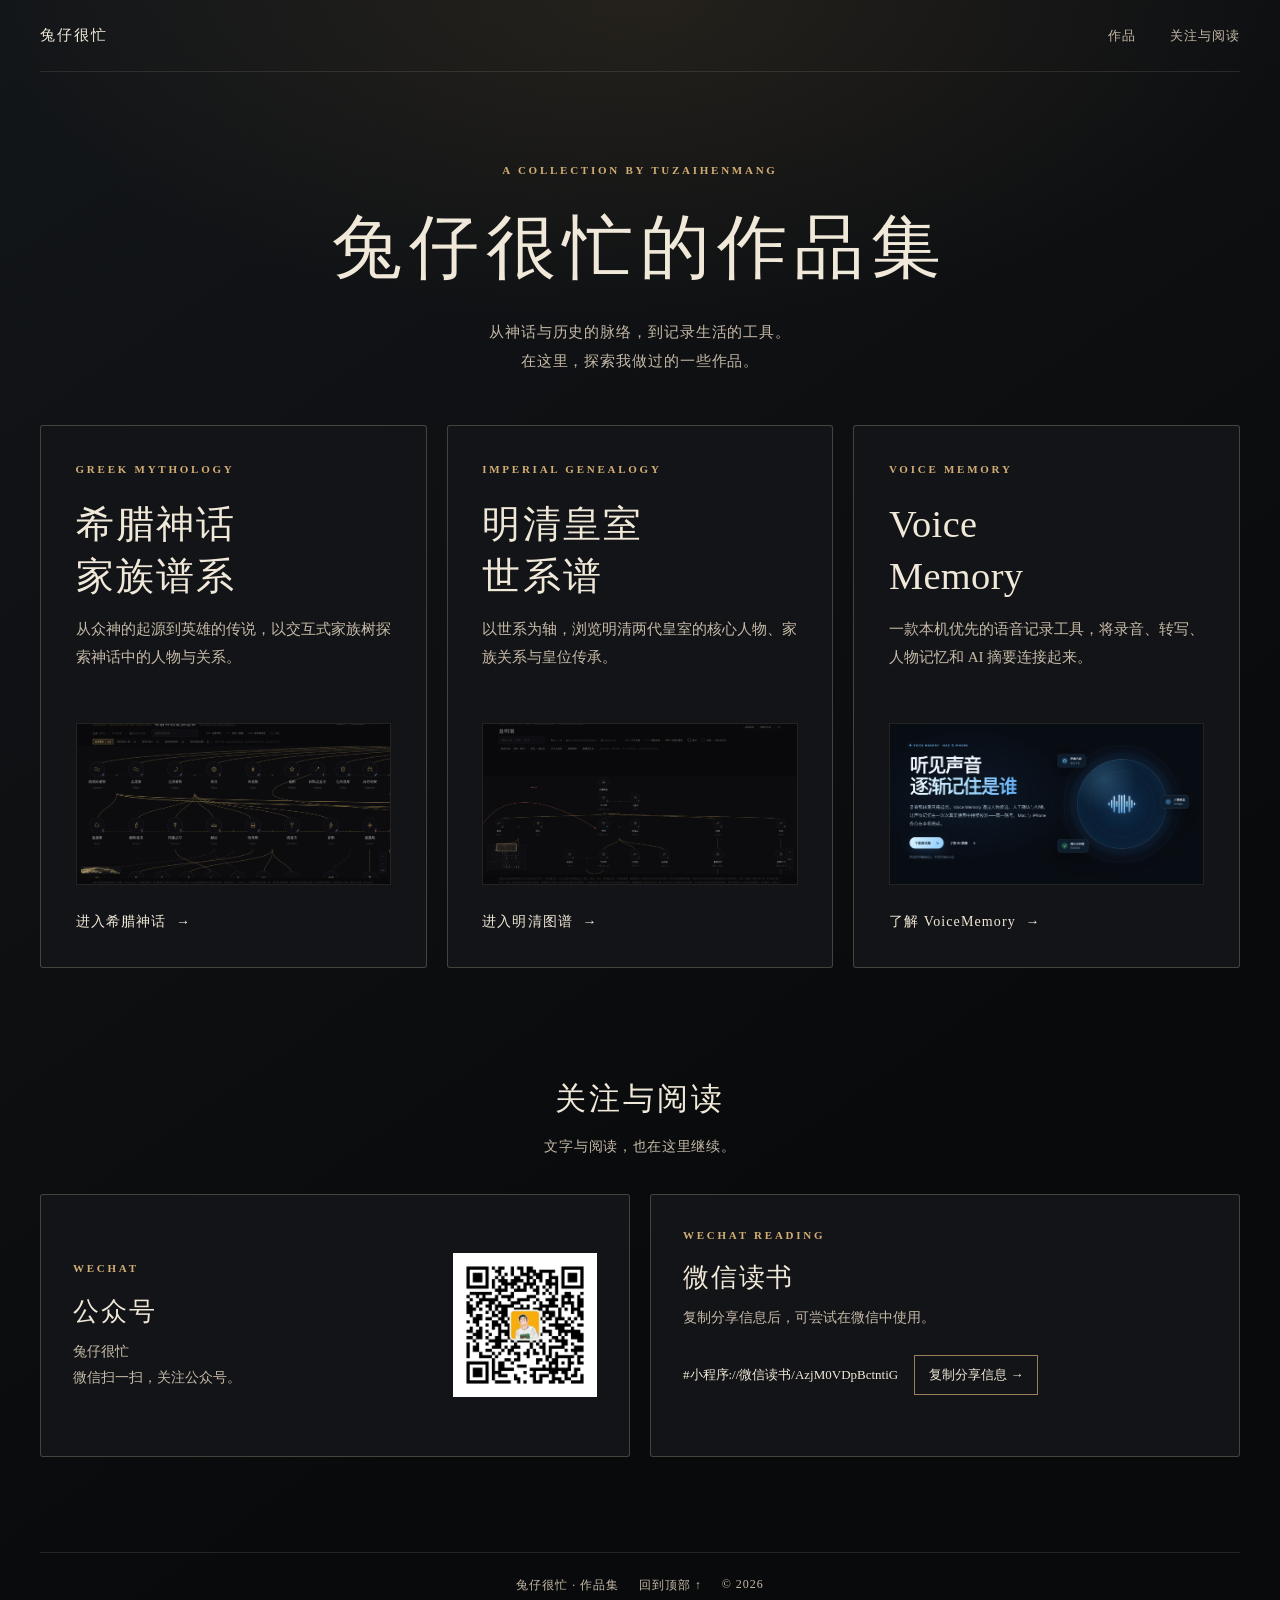
==== commit 92e66a12: "Restore requested portfolio design" ====
--- a/index.html
+++ b/index.html
@@ -4,7 +4,7 @@
   <meta charset="utf-8">
   <meta name="viewport" content="width=device-width, initial-scale=1">
   <meta name="theme-color" content="#0b0c0e">
-  <meta name="description" content="兔仔很忙的作品集：希腊神话家族谱系、明清皇室世系谱与 VoiceMemory">
+  <meta name="description" content="兔仔很忙的作品集：希腊神话家族谱系、明清皇室世系谱与 VoiceMemory。">
   <title>兔仔很忙 · 作品集</title>
   <link rel="icon" href="assets/favicon.svg" type="image/svg+xml">
   <link rel="stylesheet" href="style.css">
@@ -14,46 +14,52 @@
   <a class="skip-link" href="#works">跳至作品</a>
   <div class="site-shell" id="top">
     <header class="site-header">
-      <a class="brand" href="#top" aria-label="兔仔很忙，返回首页"><span class="brand-symbol" aria-hidden="true">兔</span><span>兔仔很忙</span></a>
+      <a class="brand" href="#top" aria-label="兔仔很忙，返回首页">兔仔很忙</a>
       <nav aria-label="页面导航"><a href="#works">作品</a><a href="#connect">关注与阅读</a></nav>
     </header>
+
     <main>
       <section class="hero" aria-labelledby="hero-title">
-        <div class="hero-main"><p class="eyebrow"><span class="eyebrow-dot" aria-hidden="true"></span> 兔仔很忙 · 作品集</p><h1 id="hero-title">把好奇，<em>做成作品</em></h1></div>
-        <div class="hero-side"><p>神话、历史与记录生活的工具</p><a class="explore-link" href="#works">探索作品 <span aria-hidden="true">↘</span></a></div>
+        <p class="eyebrow">A COLLECTION BY TUZAIHENMANG</p>
+        <h1 id="hero-title">兔仔很忙<span>的作品集</span></h1>
+        <p class="hero-intro">从神话与历史的脉络，到记录生活的工具。<br>在这里，探索我做过的一些作品。</p>
       </section>
-      <section class="works" id="works" aria-labelledby="works-heading">
-        <div class="section-heading"><h2 id="works-heading">精选作品</h2><p>MYTHOLOGY · HISTORY · SOFTWARE</p></div>
+
+      <section class="works" id="works" aria-label="作品">
         <div class="work-list">
-          <a class="work-card work-feature mythology" href="https://wyihao2010-code.github.io/Theogony/">
-            <div class="work-visual"><img src="assets/theogony.png" alt="" loading="eager"></div>
-            <div class="work-copy"><span class="work-label">GREEK MYTHOLOGY</span><h3>希腊神话家族谱系</h3><p>探索众神、英雄与他们的家族关系</p><span class="work-action">探索神话 <span aria-hidden="true">↗</span></span></div>
-          </a>
-          <a class="work-card history" href="https://wyihao2010-code.github.io/chinese-imperial-genealogy/">
-            <div class="work-copy"><span class="work-label">IMPERIAL GENEALOGY</span><h3>明清皇室世系谱</h3><p>浏览明清皇室人物与世系传承</p><span class="work-action">进入图谱 <span aria-hidden="true">↗</span></span></div>
-            <div class="work-visual"><img src="assets/genealogy.png" alt="" loading="eager"></div>
-          </a>
-          <a class="work-card voice" href="https://wyihao2010-code.github.io/VoiceMemory-website/">
-            <div class="work-copy"><span class="work-label">VOICE MEMORY</span><h3 lang="en">VoiceMemory</h3><p>本机录音、转写与人物记忆</p><span class="work-action">了解软件 <span aria-hidden="true">↗</span></span></div>
-            <div class="work-visual"><img src="assets/voicememory.png" alt="" loading="eager"></div>
-          </a>
+          <article class="work-card mythology">
+            <div class="work-copy"><p class="work-label">GREEK MYTHOLOGY</p><h2>希腊神话<br>家族谱系</h2><p class="work-description">从众神的起源到英雄的传说，以交互式家族树探索神话中的人物与关系。</p></div>
+            <div class="work-visual"><img src="assets/theogony.png" alt="希腊神话家族谱系的交互图谱" loading="eager"></div>
+            <a class="work-link" href="https://wyihao2010-code.github.io/Theogony/">进入希腊神话 <span aria-hidden="true">→</span></a>
+          </article>
+          <article class="work-card history">
+            <div class="work-copy"><p class="work-label">IMPERIAL GENEALOGY</p><h2>明清皇室<br>世系谱</h2><p class="work-description">以世系为轴，浏览明清两代皇室的核心人物、家族关系与皇位传承。</p></div>
+            <div class="work-visual"><img src="assets/genealogy.png" alt="明代皇室世系关系的交互图谱" loading="eager"></div>
+            <a class="work-link" href="https://wyihao2010-code.github.io/chinese-imperial-genealogy/">进入明清图谱 <span aria-hidden="true">→</span></a>
+          </article>
+          <article class="work-card voice">
+            <div class="work-copy"><p class="work-label">VOICE MEMORY</p><h2 lang="en">Voice<br>Memory</h2><p class="work-description">一款本机优先的语音记录工具，将录音、转写、人物记忆和 AI 摘要连接起来。</p></div>
+            <div class="work-visual"><img src="assets/voicememory.png" alt="VoiceMemory 官网展示页面" loading="eager"></div>
+            <a class="work-link" href="https://wyihao2010-code.github.io/VoiceMemory-website/">了解 VoiceMemory <span aria-hidden="true">→</span></a>
+          </article>
         </div>
       </section>
+
       <section class="connect" id="connect" aria-labelledby="connect-title">
-        <div class="connect-heading"><div><p class="eyebrow">STAY IN TOUCH</p><h2 id="connect-title">更多关于我</h2></div><p>在这里写作，也在这里阅读</p></div>
+        <div class="connect-heading"><h2 id="connect-title">关注与阅读</h2><p>文字与阅读，也在这里继续。</p></div>
         <div class="connect-grid">
           <article class="connect-card wechat">
-            <div><p class="connect-label">公众号</p><h3>兔仔很忙</h3><p class="connect-description">微信扫码关注公众号</p></div>
+            <div><p class="connect-label">WECHAT</p><h3>公众号</h3><p class="connect-description">兔仔很忙<br>微信扫一扫，关注公众号。</p></div>
             <img class="qr-code" src="assets/wechat-account.jpg" alt="兔仔很忙微信公众号二维码" width="144" height="144" loading="lazy">
           </article>
           <article class="connect-card reading">
-            <div><p class="connect-label">微信读书</p><h3>阅读与分享</h3><p class="connect-description">复制后可尝试在微信中使用</p></div>
-            <div class="share-box"><code id="reading-share">#小程序://微信读书/AzjM0VDpBctntiG</code><button type="button" id="copy-share">复制分享信息 <span aria-hidden="true">↗</span></button><span class="copy-status" id="copy-status" role="status" aria-live="polite"></span></div>
+            <div><p class="connect-label">WECHAT READING</p><h3>微信读书</h3><p class="connect-description">复制分享信息后，可尝试在微信中使用。</p></div>
+            <div class="share-box"><code id="reading-share">#小程序://微信读书/AzjM0VDpBctntiG</code><button type="button" id="copy-share">复制分享信息 <span aria-hidden="true">→</span></button><span class="copy-status" id="copy-status" role="status" aria-live="polite"></span></div>
           </article>
         </div>
       </section>
     </main>
-    <footer class="site-footer"><span>兔仔很忙 · 作品集</span><a href="#top">回到顶部 ↑</a><span>© <span id="year">2026</span></span></footer>
+    <footer class="site-footer"><span>兔仔很忙 <span aria-hidden="true">·</span> 作品集</span><a href="#top">回到顶部 ↑</a><span>© <span id="year">2026</span></span></footer>
   </div>
 </body>
 </html>
--- a/style.css
+++ b/style.css
@@ -1,129 +1,104 @@
 :root {
   color-scheme: dark;
-  --ink: #f3ecdf;
-  --muted: #c6bbaa;
-  --gold: #d7b87e;
-  --line: rgba(233, 215, 185, .19);
-  --surface: #171718;
+  --ink: #f0e8d8;
+  --muted: #c6baa8;
+  --gold: #d2ae74;
+  --line: rgba(234, 214, 179, .24);
+  --surface: #131417;
   --display: "Songti SC", "Noto Serif CJK SC", "STSong", serif;
-  --body: "PingFang SC", "Microsoft YaHei", sans-serif;
+  --body: "Songti SC", "Noto Serif CJK SC", "STSong", serif;
 }
 * { box-sizing: border-box; }
 html { scroll-behavior: smooth; }
 body {
   margin: 0;
-  background: radial-gradient(ellipse 60% 550px at 65% -120px, rgba(167, 120, 66, .16), transparent 75%), #0c0d0f;
   color: var(--ink);
+  background: radial-gradient(ellipse 70% 450px at 50% 0%, rgba(136, 104, 58, .17), transparent 72%), linear-gradient(145deg, #131619, #090a0c 70%);
   font-family: var(--body);
   -webkit-font-smoothing: antialiased;
 }
 a { color: inherit; text-decoration: none; }
 button { font: inherit; }
 a:focus-visible, button:focus-visible { outline: 2px solid var(--gold); outline-offset: 5px; }
-.skip-link { position: fixed; z-index: 2; top: -6rem; left: 1rem; padding: .8rem 1rem; border-radius: 8px; background: var(--gold); color: #17120d; }
+.skip-link { position: fixed; z-index: 2; top: -6rem; left: 1rem; padding: .8rem 1rem; background: var(--gold); color: #14100b; }
 .skip-link:focus { top: 1rem; }
-.site-shell { width: min(1340px, calc(100% - 96px)); margin: 0 auto; }
-.site-header { min-height: 82px; display: flex; align-items: center; justify-content: space-between; gap: 24px; border-bottom: 1px solid rgba(234, 214, 179, .11); }
-.brand { display: inline-flex; align-items: center; gap: 10px; font-family: var(--display); font-size: 15px; letter-spacing: .1em; white-space: nowrap; }
-.brand-symbol { display: grid; place-items: center; width: 34px; height: 34px; border: 1px solid rgba(215,184,126,.55); border-radius: 50%; color: var(--gold); font-size: 17px; letter-spacing: 0; }
-.site-header nav { display: flex; gap: 35px; color: var(--muted); font-size: 13px; }
+.site-shell { width: min(1320px, calc(100% - 80px)); margin: 0 auto; }
+.site-header { min-height: 72px; display: flex; align-items: center; justify-content: space-between; gap: 24px; border-bottom: 1px solid rgba(234, 214, 179, .12); }
+.brand { font-size: 15px; letter-spacing: .13em; white-space: nowrap; }
+.site-header nav { display: flex; gap: 34px; font-size: 13px; color: var(--muted); letter-spacing: .08em; }
 .site-header nav a:hover, .brand:hover, .site-footer a:hover { color: var(--gold); }
-.hero { display: flex; align-items: end; justify-content: space-between; gap: 40px; padding: clamp(70px, 7vw, 108px) 0 64px; }
-.eyebrow, .work-label { display: inline-flex; align-items: center; gap: 9px; color: var(--gold); font-size: 11px; font-weight: 600; letter-spacing: .16em; line-height: 1.5; }
-.eyebrow { margin: 0; }
-.eyebrow-dot { width: 7px; height: 7px; border-radius: 50%; background: var(--gold); box-shadow: 0 0 14px rgba(215,184,126,.55); }
-.hero h1 { margin: 23px 0 0; font-family: var(--display); font-size: clamp(32px, 4.8vw, 68px); font-weight: 400; line-height: 1.3; letter-spacing: .02em; white-space: nowrap; }
-.hero h1 em { color: var(--gold); font-style: normal; }
-.hero-side { padding-bottom: 5px; min-width: 225px; }
-.hero-side p { margin: 0 0 25px; color: var(--muted); font-size: 14px; line-height: 2; white-space: nowrap; }
-.explore-link { display: inline-flex; align-items: center; justify-content: space-between; gap: 45px; padding: 13px 17px; border: 1px solid rgba(215,184,126,.5); border-radius: 999px; color: var(--ink); font-size: 13px; transition: background-color .25s ease-out, color .25s ease-out, border-color .25s ease-out; }
-.explore-link span { font-size: 17px; }
-.explore-link:hover { background: var(--gold); border-color: var(--gold); color: #17120d; }
-.works, .connect { scroll-margin-top: 28px; }
-.section-heading { display: flex; align-items: center; justify-content: space-between; gap: 20px; margin-bottom: 20px; }
-.section-heading h2 { margin: 0; font-family: var(--display); font-weight: 400; font-size: 22px; letter-spacing: .08em; }
-.section-heading p { margin: 0; color: #bcae9a; font-size: 10px; letter-spacing: .15em; }
-.work-list { display: grid; grid-template-columns: 1.08fr .92fr; grid-template-rows: repeat(2, minmax(225px, 1fr)); gap: 16px; }
-.work-card { position: relative; display: flex; min-width: 0; min-height: 225px; overflow: hidden; border: 1px solid var(--line); border-radius: 18px; background: var(--surface); isolation: isolate; transition: transform .35s cubic-bezier(.22,1,.36,1), border-color .35s ease-out, box-shadow .35s ease-out; }
-.work-card::after { content: ""; position: absolute; z-index: 0; inset: 0; pointer-events: none; background: radial-gradient(420px circle at var(--x, 50%) var(--y, 50%), rgba(218,186,135,.11), transparent 65%); opacity: 0; transition: opacity .35s ease-out; }
-.work-card:hover, .work-card:focus-visible { transform: translateY(-4px); border-color: rgba(215,184,126,.58); box-shadow: 0 16px 45px rgba(0,0,0,.22); }
-.work-card:hover::after, .work-card:focus-visible::after { opacity: 1; }
-.work-copy { position: relative; z-index: 1; display: flex; min-width: 0; flex: 1; flex-direction: column; align-items: flex-start; padding: clamp(24px, 3vw, 40px); }
-.work-card h3 { margin: 17px 0 9px; font-family: var(--display); font-size: clamp(25px, 2.5vw, 35px); font-weight: 400; line-height: 1.3; letter-spacing: .035em; text-wrap: balance; }
-.work-card p { margin: 0; max-width: 40ch; color: var(--muted); font-size: 14px; line-height: 1.8; text-wrap: pretty; }
-.work-action { display: inline-flex; align-items: center; gap: 11px; margin-top: auto; padding-top: 22px; color: var(--ink); font-size: 13px; }
-.work-action span { display: grid; place-items: center; width: 29px; height: 29px; border: 1px solid rgba(233,215,185,.35); border-radius: 50%; font-size: 14px; transition: transform .3s cubic-bezier(.22,1,.36,1), background-color .3s ease-out, color .3s ease-out; }
-.work-card:hover .work-action span, .work-card:focus-visible .work-action span { transform: translate(3px,-3px); background: var(--gold); color: #17120d; }
-.work-visual { position: relative; flex: 0 0 33%; min-width: 0; overflow: hidden; }
-.work-visual::after { content: ""; position: absolute; inset: 0; background: linear-gradient(90deg, var(--surface), transparent 38%); }
-.work-visual img { display: block; width: 100%; height: 100%; object-fit: cover; transition: transform .7s cubic-bezier(.22,1,.36,1), filter .4s ease-out; filter: brightness(.85); }
-.work-card:hover .work-visual img { transform: scale(1.055); filter: brightness(1); }
-.work-feature { grid-row: 1 / 3; min-height: 470px; align-items: end; background: #121214; }
-.work-feature .work-visual { position: absolute; inset: 0; z-index: -1; }
-.work-feature .work-visual::after { background: linear-gradient(0deg, #111113 3%, rgba(17,17,19,.94) 25%, rgba(17,17,19,.35) 76%, rgba(17,17,19,.16)); }
-.work-feature .work-visual img { object-position: 50% 28%; }
-.work-feature .work-copy { min-height: 280px; justify-content: end; }
-.work-feature h3 { margin-top: 20px; font-size: clamp(30px, 3.1vw, 44px); white-space: nowrap; }
-.voice h3 { font-family: Georgia, var(--display); letter-spacing: 0; }
-.connect { padding: 110px 0 90px; }
-.connect-heading { display: flex; justify-content: space-between; align-items: end; gap: 20px; margin-bottom: 28px; }
-.connect-heading h2 { margin: 16px 0 0; font-family: var(--display); font-weight: 400; font-size: clamp(30px, 3vw, 40px); letter-spacing: .06em; }
-.connect-heading h2 span { color: var(--gold); }
-.connect-heading > p { margin: 0; color: var(--muted); font-size: 13px; line-height: 1.7; }
-.connect-grid { display: grid; grid-template-columns: repeat(2, minmax(0, 1fr)); gap: 16px; }
-.connect-card { display: flex; justify-content: space-between; align-items: center; gap: 26px; padding: 30px; border: 1px solid var(--line); border-radius: 18px; background: #151516; }
-.connect-label { color: var(--gold); font-size: 12px; }
-.connect-card h3 { margin: 14px 0 10px; font-family: var(--display); font-size: 25px; font-weight: 400; letter-spacing: .05em; }
-.connect-description { margin: 0; color: var(--muted); font-size: 13px; line-height: 1.8; }
-.qr-code { flex: none; width: 132px; height: 132px; object-fit: contain; background: #fff; padding: 4px; }
-.reading { align-items: flex-start; flex-direction: column; gap: 22px; }
+.hero { padding: clamp(62px, 7vw, 104px) 0 50px; text-align: center; }
+.eyebrow, .work-label, .connect-label { margin: 0; color: var(--gold); font-size: 11px; font-weight: 600; letter-spacing: .25em; line-height: 1.5; }
+.hero h1 { margin: 22px 0 0; font-family: var(--display); font-size: clamp(38px, 5.5vw, 72px); font-weight: 400; letter-spacing: .1em; line-height: 1.35; text-wrap: balance; }
+.hero h1 span { white-space: nowrap; }
+.hero-intro { margin: 23px auto 0; color: var(--muted); font-size: 15px; line-height: 1.9; letter-spacing: .06em; text-wrap: pretty; }
+.works, .connect { scroll-margin-top: 25px; }
+.work-list { display: grid; grid-template-columns: repeat(3, minmax(0, 1fr)); gap: 20px; }
+.work-card { position: relative; display: flex; min-width: 0; flex-direction: column; padding: clamp(25px, 2.7vw, 39px); border: 1px solid var(--line); border-radius: 3px; background: var(--surface); transition: border-color .24s ease-out, background-color .24s ease-out, transform .24s ease-out; }
+.work-card:hover, .work-card:focus-within { border-color: rgba(210, 174, 116, .7); background: #19191b; transform: translateY(-3px); }
+.work-copy { flex: 1; }
+.work-card h2 { margin: 22px 0 13px; font-family: var(--display); font-weight: 400; font-size: clamp(27px, 3vw, 39px); letter-spacing: .06em; line-height: 1.35; text-wrap: balance; }
+.voice h2 { font-family: Georgia, var(--display); letter-spacing: .01em; }
+.work-description, .connect-description { color: var(--muted); font-size: 15px; line-height: 1.85; text-wrap: pretty; }
+.work-description { margin: 0; min-height: 5.55em; }
+.work-visual { margin-top: 24px; overflow: hidden; aspect-ratio: 1.95; background: #090a0c; border: 1px solid rgba(234, 214, 179, .12); }
+.work-visual img { width: 100%; height: 100%; display: block; object-fit: cover; transition: transform .35s ease-out; }
+.work-card:hover .work-visual img { transform: scale(1.025); }
+.work-link { align-self: flex-start; margin-top: 26px; font-size: 14px; letter-spacing: .08em; line-height: 1.5; }
+.work-link span { display: inline-block; padding-left: 5px; transition: transform .2s ease-out; }
+.work-link:hover { color: var(--gold); }
+.work-link:hover span { transform: translateX(5px); }
+.connect { padding: 110px 0 95px; }
+.connect-heading { text-align: center; margin-bottom: 35px; }
+.connect-heading h2 { margin: 0; font-size: 31px; font-weight: 400; letter-spacing: .1em; }
+.connect-heading p { color: var(--muted); font-size: 14px; letter-spacing: .05em; line-height: 1.8; }
+.connect-grid { display: grid; grid-template-columns: repeat(2, minmax(0, 1fr)); gap: 20px; }
+.connect-card { display: flex; justify-content: space-between; align-items: center; gap: 26px; padding: 32px; border: 1px solid var(--line); border-radius: 3px; background: var(--surface); }
+.connect-card h3 { margin: 17px 0 10px; font-size: 26px; font-weight: 400; letter-spacing: .07em; }
+.connect-description { margin: 0; font-size: 14px; }
+.qr-code { flex: none; width: 144px; height: 144px; object-fit: contain; background: #fff; padding: 4px; }
+.reading { align-items: flex-start; flex-direction: column; gap: 24px; }
 .share-box { display: flex; flex-wrap: wrap; align-items: center; gap: 12px 16px; }
-.share-box code { color: var(--ink); font-family: var(--body); font-size: 12px; line-height: 1.6; overflow-wrap: anywhere; }
-.share-box button { border: 1px solid rgba(215,184,126,.65); border-radius: 999px; background: transparent; color: var(--ink); padding: 10px 14px; cursor: pointer; font-size: 12px; transition: background-color .25s ease-out, color .25s ease-out; }
-.share-box button:hover { background: var(--gold); color: #17120d; }
-.copy-status { flex-basis: 100%; min-height: 1.3em; color: var(--gold); font-size: 12px; }
-.site-footer { display: flex; flex-wrap: wrap; gap: 22px; padding: 25px 0 35px; border-top: 1px solid rgba(234, 214, 179, .11); color: var(--muted); font-size: 12px; }
-.site-footer span:first-child { margin-right: auto; }
+.share-box code { color: var(--ink); font-family: var(--body); font-size: 13px; line-height: 1.6; overflow-wrap: anywhere; }
+.share-box button { border: 1px solid rgba(210, 174, 116, .7); background: transparent; color: var(--ink); padding: 10px 14px; cursor: pointer; font-size: 13px; }
+.share-box button:hover { background: var(--gold); color: #17130e; }
+.copy-status { flex-basis: 100%; min-height: 1.3em; color: var(--gold); font-size: 13px; }
+.site-footer { display: flex; justify-content: center; flex-wrap: wrap; gap: 20px; padding: 24px 0 34px; border-top: 1px solid rgba(234, 214, 179, .12); color: var(--muted); font-size: 12px; letter-spacing: .08em; }
 @media (max-width: 900px) {
-  .site-shell { width: calc(100% - 56px); }
-  .work-list { grid-template-columns: 1fr 1fr; grid-template-rows: auto; }
-  .work-feature { grid-column: 1 / -1; grid-row: auto; min-height: 390px; }
-  .work-card:not(.work-feature) { min-height: 320px; flex-direction: column-reverse; }
-  .work-card:not(.work-feature) .work-visual { height: 130px; flex: none; }
-  .work-card:not(.work-feature) .work-visual::after { background: linear-gradient(0deg, var(--surface), transparent 60%); }
+  .site-shell { width: min(740px, calc(100% - 48px)); }
+  .work-list { grid-template-columns: repeat(2, minmax(0, 1fr)); }
+  .work-card:last-child { grid-column: 1 / -1; }
+  .voice { display: grid; grid-template-columns: 1fr 1fr; column-gap: 30px; }
+  .voice .work-visual { grid-column: 2; grid-row: 1 / 3; margin-top: 0; align-self: center; }
+  .voice .work-link { grid-column: 1; }
 }
 @media (max-width: 600px) {
   .site-shell { width: calc(100% - 36px); }
-  .site-header { min-height: 70px; }
+  .site-header { min-height: 64px; }
   .site-header nav { gap: 19px; font-size: 12px; }
-  .hero { display: block; padding: 72px 0 58px; }
-  .hero h1 { font-size: clamp(30px, 7.5vw, 44px); }
-  .hero-side { display: flex; flex-direction: column; align-items: flex-start; gap: 16px; margin-top: 24px; min-width: 0; }
-  .hero-side p { margin: 0; font-size: 13px; }
-  .explore-link { gap: 18px; padding: 11px 13px; white-space: nowrap; font-size: 12px; }
-  .section-heading p { font-size: 9px; letter-spacing: .08em; }
+  .hero { padding: 67px 0 36px; }
+  .hero h1 { font-size: clamp(32px, 8vw, 46px); letter-spacing: .05em; }
+  .hero-intro { font-size: 14px; }
   .work-list, .connect-grid { grid-template-columns: 1fr; gap: 14px; }
-  .work-feature { grid-column: auto; min-height: 390px; }
-  .work-feature h3 { font-size: clamp(25px, 7.2vw, 36px); }
-  .work-card:not(.work-feature) { min-height: 230px; flex-direction: row; }
-  .work-card:not(.work-feature) .work-visual { position: absolute; z-index: -1; inset: 0 0 0 45%; width: 55%; height: 100%; }
-  .work-card:not(.work-feature) .work-visual::after { background: linear-gradient(90deg, var(--surface), rgba(23,23,24,.55)); }
-  .work-copy { padding: 25px; }
-  .work-card h3 { font-size: 26px; }
-  .work-card p { font-size: 13px; }
-  .work-feature h3 { font-size: clamp(25px, 7.2vw, 36px); }
-  .work-card h3 { white-space: nowrap; }
-  .connect { padding: 78px 0 65px; }
-  .connect-heading { align-items: start; flex-direction: column; }
-  .connect-card { padding: 24px; }
+  .work-card:last-child { grid-column: auto; }
+  .work-card, .voice { display: flex; padding: 27px; }
+  .work-card h2 { font-size: 31px; margin-top: 19px; }
+  .work-description { min-height: 0; }
+  .work-visual, .voice .work-visual { width: 100%; margin-top: 24px; }
+  .connect { padding: 78px 0 64px; }
+  .connect-card { padding: 26px; }
   .qr-code { width: 120px; height: 120px; }
 }
 @media (max-width: 360px) {
-  .section-heading p { display: none; }
+  .hero h1 { font-size: 30px; }
+  .connect-card { gap: 14px; padding: 22px; }
   .qr-code { width: 104px; height: 104px; }
 }
 @media (prefers-reduced-motion: reduce) {
   html { scroll-behavior: auto; }
   *, *::before, *::after { transition-duration: .01ms !important; animation-duration: .01ms !important; }
-  .work-card:hover, .work-card:focus-visible, .work-card:hover .work-visual img { transform: none; }
 }
+
+/* Extend the existing link over its card without changing the reference layout. */
+.work-link::after { content: ""; position: absolute; inset: 0; }
+.work-card:hover .work-link, .work-card:focus-within .work-link { color: var(--gold); }
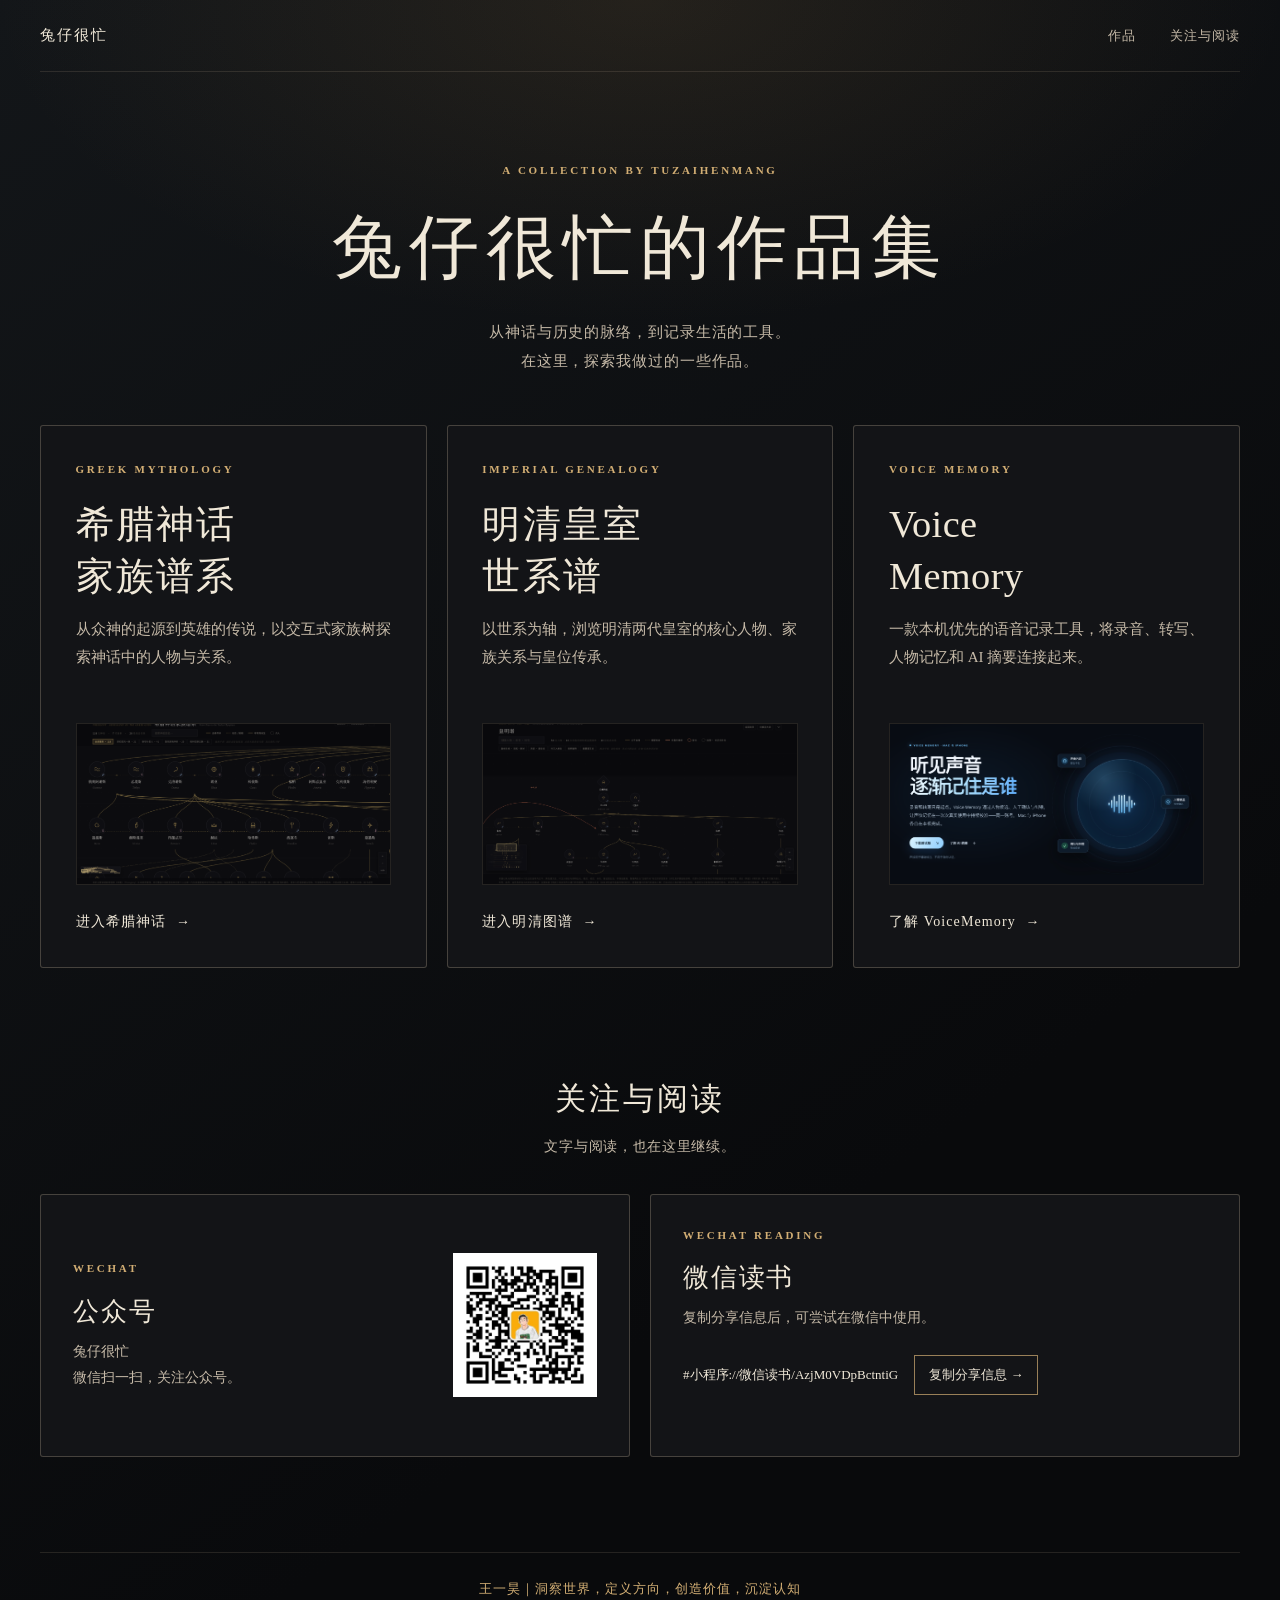
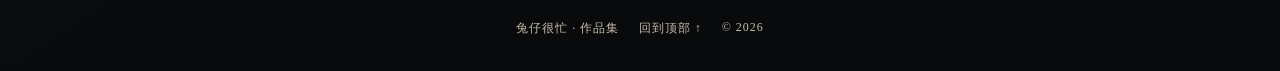
==== commit 2762a8f2: "Add personal website link" ====
--- a/index.html
+++ b/index.html
@@ -7,7 +7,7 @@
   <meta name="description" content="兔仔很忙的作品集：希腊神话家族谱系、明清皇室世系谱与 VoiceMemory。">
   <title>兔仔很忙 · 作品集</title>
   <link rel="icon" href="assets/favicon.svg" type="image/svg+xml">
-  <link rel="stylesheet" href="style.css">
+  <link rel="stylesheet" href="style.css?v=20261101-footer">
   <script src="script.js" defer></script>
 </head>
 <body>
@@ -59,7 +59,7 @@
         </div>
       </section>
     </main>
-    <footer class="site-footer"><span>兔仔很忙 <span aria-hidden="true">·</span> 作品集</span><a href="#top">回到顶部 ↑</a><span>© <span id="year">2026</span></span></footer>
+    <footer class="site-footer"><a class="personal-site-link" href="https://wyihao2010-code.github.io/wyh/">王一昊｜洞察世界，定义方向，创造价值，沉淀认知</a><span>兔仔很忙 <span aria-hidden="true">·</span> 作品集</span><a href="#top">回到顶部 ↑</a><span>© <span id="year">2026</span></span></footer>
   </div>
 </body>
 </html>
--- a/style.css
+++ b/style.css
@@ -64,6 +64,8 @@
 .share-box button:hover { background: var(--gold); color: #17130e; }
 .copy-status { flex-basis: 100%; min-height: 1.3em; color: var(--gold); font-size: 13px; }
 .site-footer { display: flex; justify-content: center; flex-wrap: wrap; gap: 20px; padding: 24px 0 34px; border-top: 1px solid rgba(234, 214, 179, .12); color: var(--muted); font-size: 12px; letter-spacing: .08em; }
+.site-footer .personal-site-link { flex: 0 0 100%; color: var(--gold); text-align: center; font-size: 13px; line-height: 1.8; text-wrap: balance; }
+.site-footer .personal-site-link:hover { color: var(--ink); }
 @media (max-width: 900px) {
   .site-shell { width: min(740px, calc(100% - 48px)); }
   .work-list { grid-template-columns: repeat(2, minmax(0, 1fr)); }
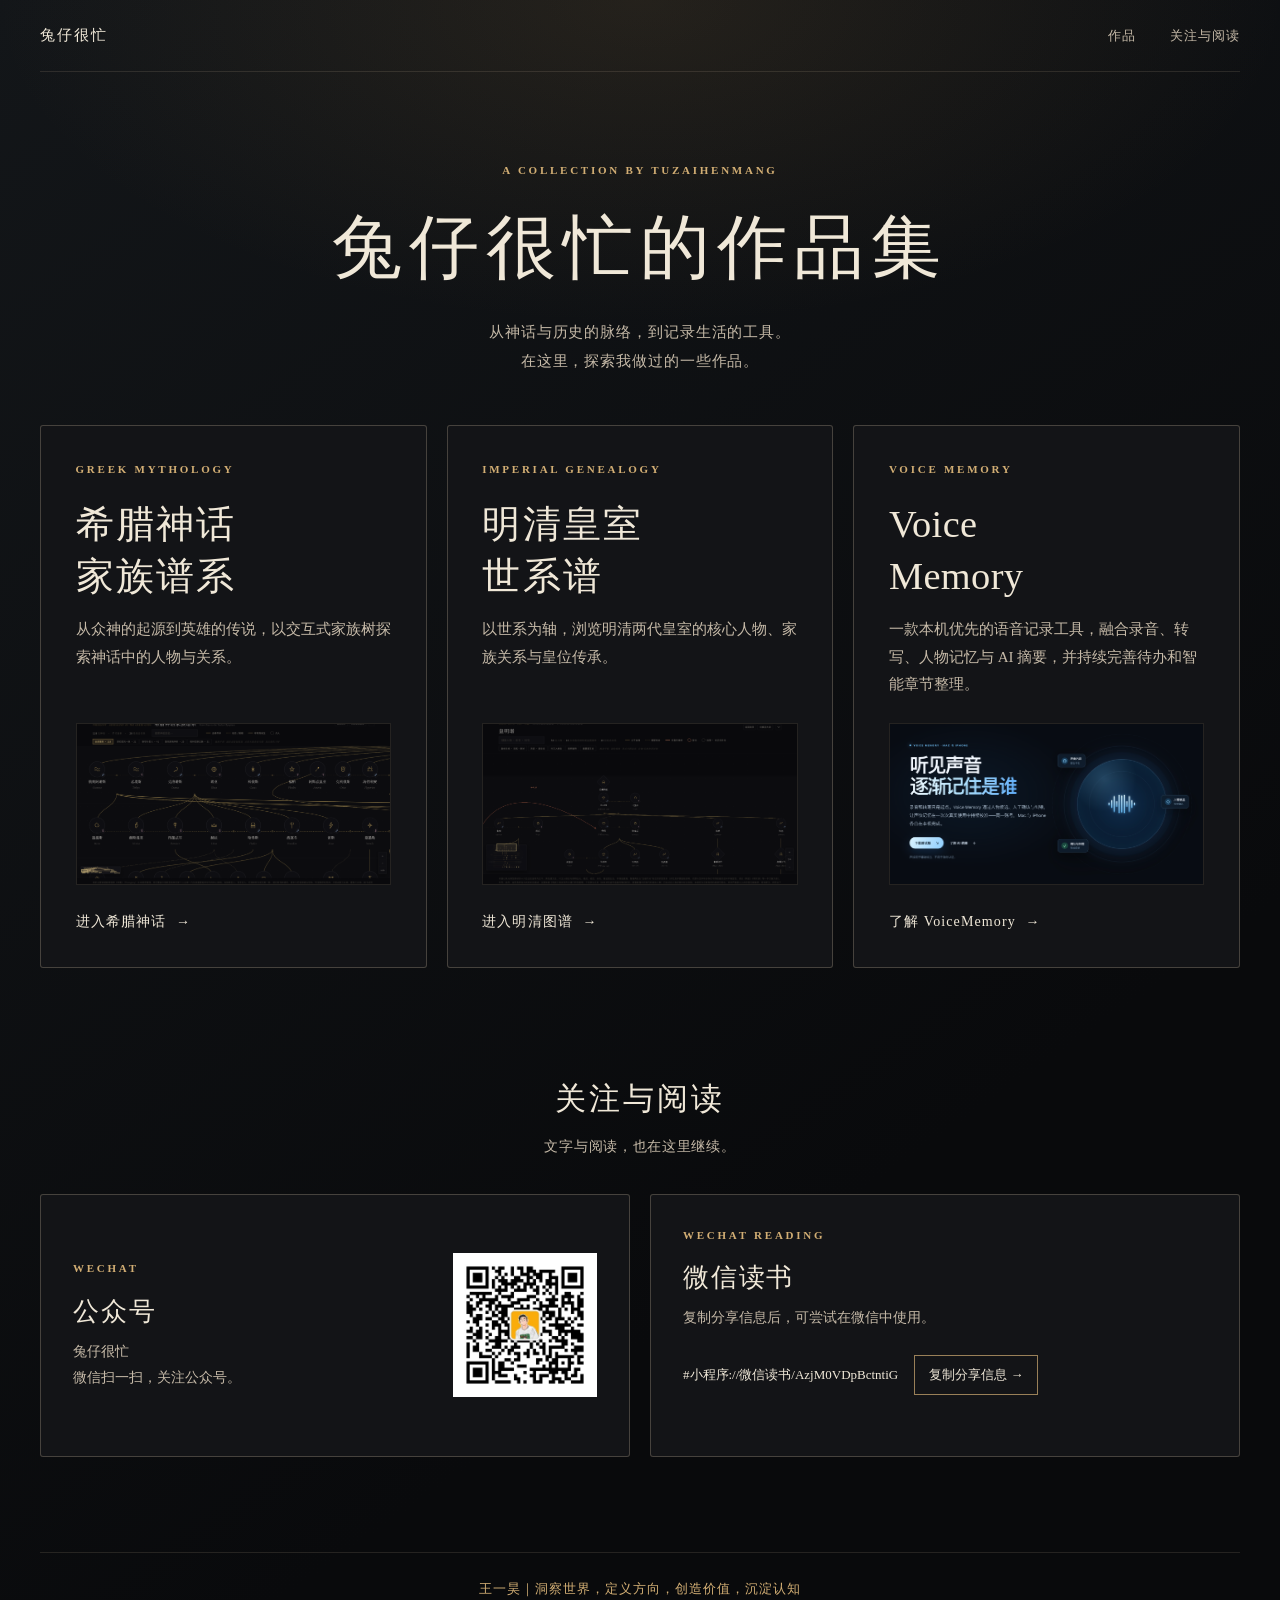
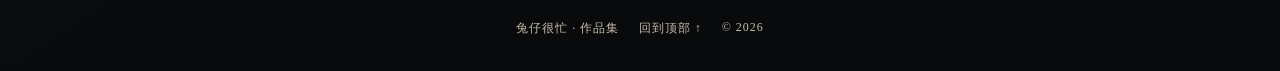
==== commit d36dd2b7: "docs: refresh VoiceMemory portfolio introduction" ====
--- a/index.html
+++ b/index.html
@@ -38,7 +38,7 @@
             <a class="work-link" href="https://wyihao2010-code.github.io/chinese-imperial-genealogy/">进入明清图谱 <span aria-hidden="true">→</span></a>
           </article>
           <article class="work-card voice">
-            <div class="work-copy"><p class="work-label">VOICE MEMORY</p><h2 lang="en">Voice<br>Memory</h2><p class="work-description">一款本机优先的语音记录工具，将录音、转写、人物记忆和 AI 摘要连接起来。</p></div>
+            <div class="work-copy"><p class="work-label">VOICE MEMORY</p><h2 lang="en">Voice<br>Memory</h2><p class="work-description">一款本机优先的语音记录工具，融合录音、转写、人物记忆与 AI 摘要，并持续完善待办和智能章节整理。</p></div>
             <div class="work-visual"><img src="assets/voicememory.png" alt="VoiceMemory 官网展示页面" loading="eager"></div>
             <a class="work-link" href="https://wyihao2010-code.github.io/VoiceMemory-website/">了解 VoiceMemory <span aria-hidden="true">→</span></a>
           </article>
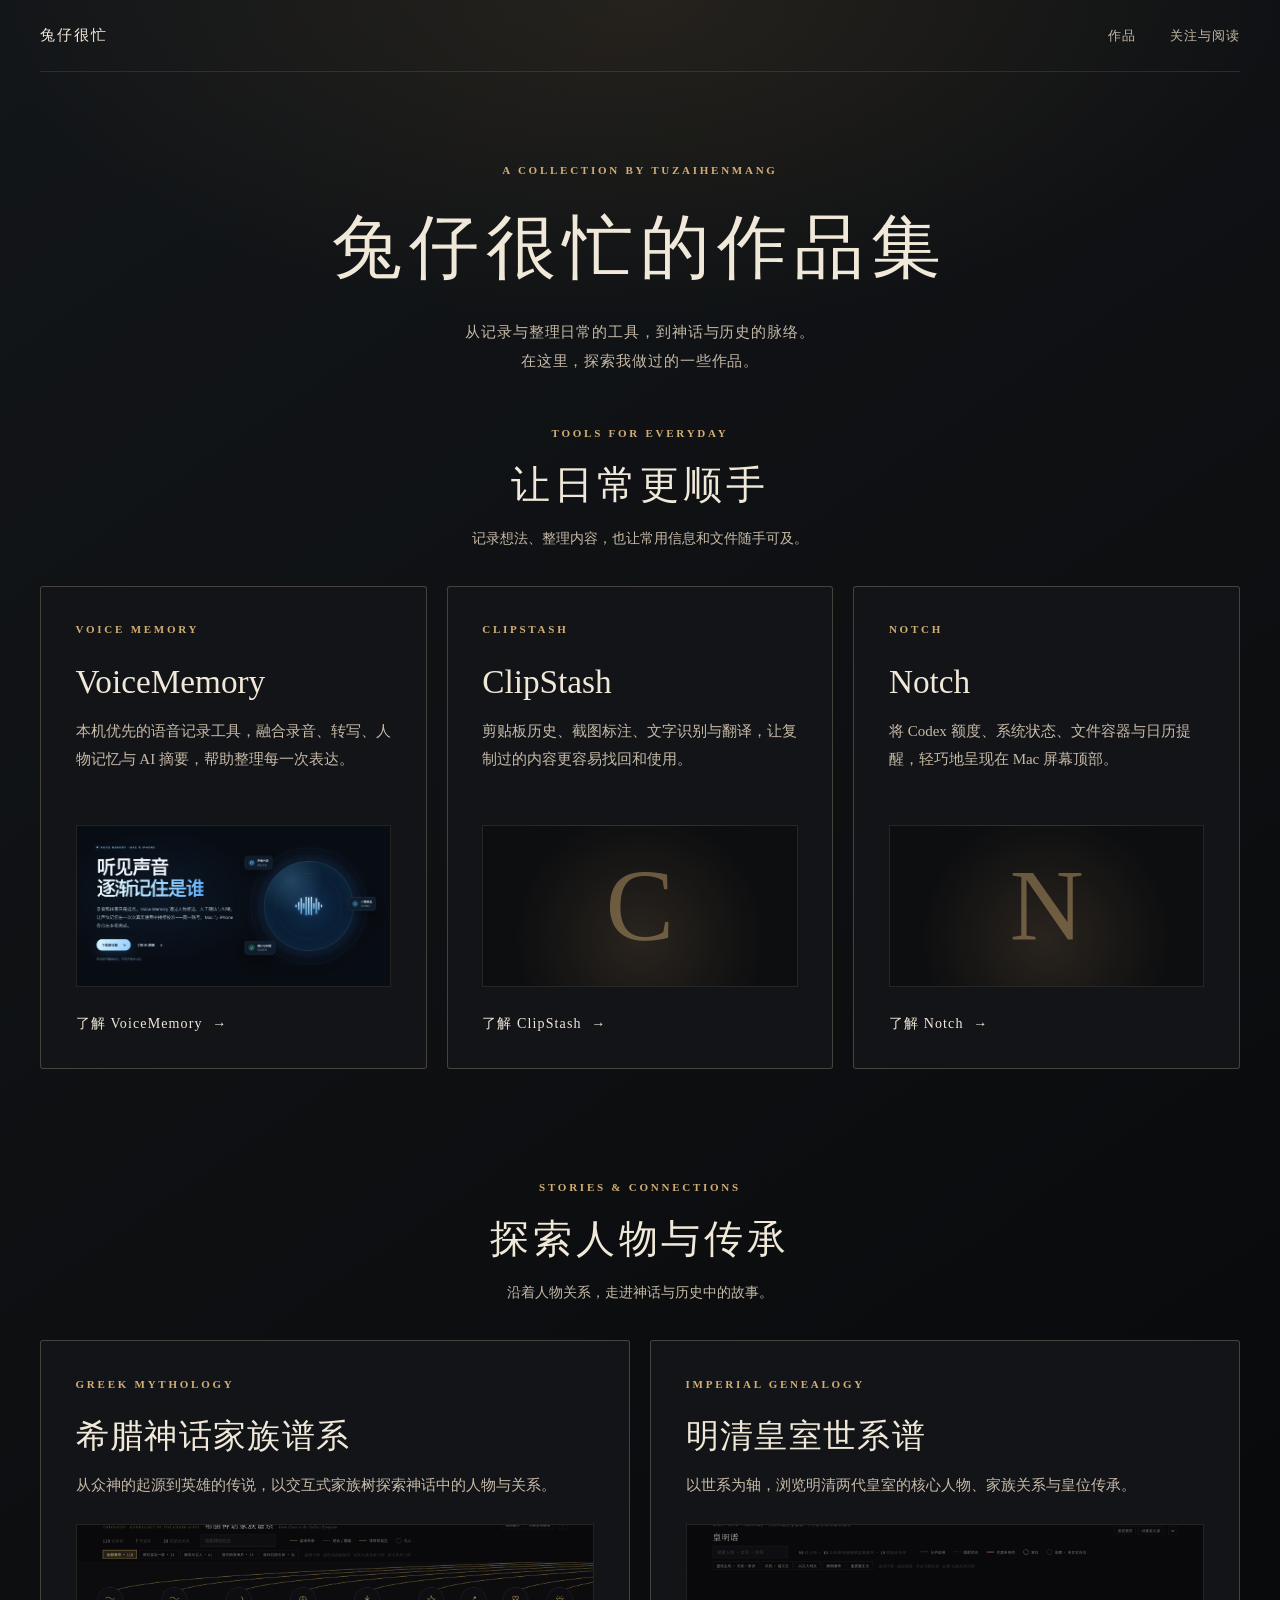
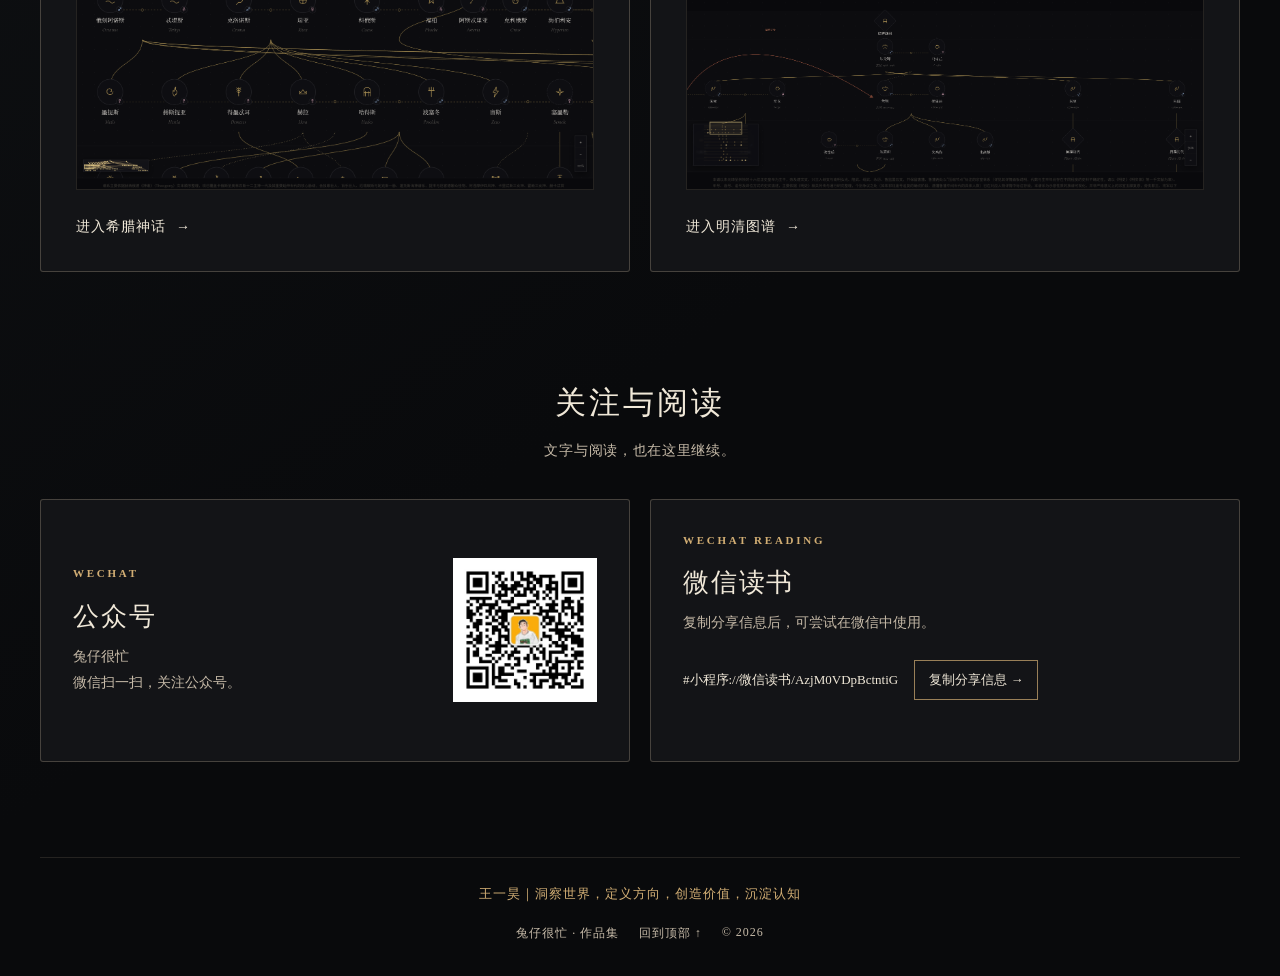
==== commit 02c9e1a3: "Add ClipStash and Notch portfolio pages" ====
--- a/index.html
+++ b/index.html
@@ -4,10 +4,10 @@
   <meta charset="utf-8">
   <meta name="viewport" content="width=device-width, initial-scale=1">
   <meta name="theme-color" content="#0b0c0e">
-  <meta name="description" content="兔仔很忙的作品集：希腊神话家族谱系、明清皇室世系谱与 VoiceMemory。">
+  <meta name="description" content="兔仔很忙的作品集：VoiceMemory、ClipStash、Notch 与交互式族谱。">
   <title>兔仔很忙 · 作品集</title>
   <link rel="icon" href="assets/favicon.svg" type="image/svg+xml">
-  <link rel="stylesheet" href="style.css?v=20261101-footer">
+  <link rel="stylesheet" href="style.css?v=20261121-portfolio">
   <script src="script.js" defer></script>
 </head>
 <body>
@@ -22,25 +22,39 @@
       <section class="hero" aria-labelledby="hero-title">
         <p class="eyebrow">A COLLECTION BY TUZAIHENMANG</p>
         <h1 id="hero-title">兔仔很忙<span>的作品集</span></h1>
-        <p class="hero-intro">从神话与历史的脉络，到记录生活的工具。<br>在这里，探索我做过的一些作品。</p>
+        <p class="hero-intro">从记录与整理日常的工具，到神话与历史的脉络。<br>在这里，探索我做过的一些作品。</p>
       </section>
 
       <section class="works" id="works" aria-label="作品">
-        <div class="work-list">
+        <div class="catalog-heading"><p class="eyebrow">TOOLS FOR EVERYDAY</p><h2>让日常更顺手</h2><p>记录想法、整理内容，也让常用信息和文件随手可及。</p></div>
+        <div class="work-list catalog-tools">
+          <article class="work-card voice">
+            <div class="work-copy"><p class="work-label">VOICE MEMORY</p><h3 lang="en">VoiceMemory</h3><p class="work-description">本机优先的语音记录工具，融合录音、转写、人物记忆与 AI 摘要，帮助整理每一次表达。</p></div>
+            <div class="work-visual"><img src="assets/voicememory.png" alt="VoiceMemory 官网展示页面" loading="eager"></div>
+            <a class="work-link" href="https://wyihao2010-code.github.io/VoiceMemory-website/">了解 VoiceMemory <span aria-hidden="true">→</span></a>
+          </article>
+          <article class="work-card catalog-product">
+            <div class="work-copy"><p class="work-label">CLIPSTASH</p><h3 lang="en">ClipStash</h3><p class="work-description">剪贴板历史、截图标注、文字识别与翻译，让复制过的内容更容易找回和使用。</p></div>
+            <div class="work-visual catalog-art" aria-hidden="true"><span>C</span></div>
+            <a class="work-link" href="clipstash.html">了解 ClipStash <span aria-hidden="true">→</span></a>
+          </article>
+          <article class="work-card catalog-product">
+            <div class="work-copy"><p class="work-label">NOTCH</p><h3 lang="en">Notch</h3><p class="work-description">将 Codex 额度、系统状态、文件容器与日历提醒，轻巧地呈现在 Mac 屏幕顶部。</p></div>
+            <div class="work-visual catalog-art" aria-hidden="true"><span>N</span></div>
+            <a class="work-link" href="notch.html">了解 Notch <span aria-hidden="true">→</span></a>
+          </article>
+        </div>
+        <div class="catalog-heading genealogy-heading"><p class="eyebrow">STORIES &amp; CONNECTIONS</p><h2>探索人物与传承</h2><p>沿着人物关系，走进神话与历史中的故事。</p></div>
+        <div class="work-list catalog-genealogy">
           <article class="work-card mythology">
-            <div class="work-copy"><p class="work-label">GREEK MYTHOLOGY</p><h2>希腊神话<br>家族谱系</h2><p class="work-description">从众神的起源到英雄的传说，以交互式家族树探索神话中的人物与关系。</p></div>
-            <div class="work-visual"><img src="assets/theogony.png" alt="希腊神话家族谱系的交互图谱" loading="eager"></div>
+            <div class="work-copy"><p class="work-label">GREEK MYTHOLOGY</p><h3>希腊神话家族谱系</h3><p class="work-description">从众神的起源到英雄的传说，以交互式家族树探索神话中的人物与关系。</p></div>
+            <div class="work-visual"><img src="assets/theogony.png" alt="希腊神话家族谱系的交互图谱" loading="lazy"></div>
             <a class="work-link" href="https://wyihao2010-code.github.io/Theogony/">进入希腊神话 <span aria-hidden="true">→</span></a>
           </article>
           <article class="work-card history">
-            <div class="work-copy"><p class="work-label">IMPERIAL GENEALOGY</p><h2>明清皇室<br>世系谱</h2><p class="work-description">以世系为轴，浏览明清两代皇室的核心人物、家族关系与皇位传承。</p></div>
-            <div class="work-visual"><img src="assets/genealogy.png" alt="明代皇室世系关系的交互图谱" loading="eager"></div>
+            <div class="work-copy"><p class="work-label">IMPERIAL GENEALOGY</p><h3>明清皇室世系谱</h3><p class="work-description">以世系为轴，浏览明清两代皇室的核心人物、家族关系与皇位传承。</p></div>
+            <div class="work-visual"><img src="assets/genealogy.png" alt="明代皇室世系关系的交互图谱" loading="lazy"></div>
             <a class="work-link" href="https://wyihao2010-code.github.io/chinese-imperial-genealogy/">进入明清图谱 <span aria-hidden="true">→</span></a>
-          </article>
-          <article class="work-card voice">
-            <div class="work-copy"><p class="work-label">VOICE MEMORY</p><h2 lang="en">Voice<br>Memory</h2><p class="work-description">一款本机优先的语音记录工具，融合录音、转写、人物记忆与 AI 摘要，并持续完善待办和智能章节整理。</p></div>
-            <div class="work-visual"><img src="assets/voicememory.png" alt="VoiceMemory 官网展示页面" loading="eager"></div>
-            <a class="work-link" href="https://wyihao2010-code.github.io/VoiceMemory-website/">了解 VoiceMemory <span aria-hidden="true">→</span></a>
           </article>
         </div>
       </section>
--- a/style.css
+++ b/style.css
@@ -104,3 +104,29 @@
 /* Extend the existing link over its card without changing the reference layout. */
 .work-link::after { content: ""; position: absolute; inset: 0; }
 .work-card:hover .work-link, .work-card:focus-within .work-link { color: var(--gold); }
+
+/* Product introductions */
+.tools-section { padding-top: 112px; }
+.tools-heading { text-align:center; margin-bottom:36px; }
+.tools-heading h2 { font-size:clamp(30px,4vw,45px); font-weight:400; letter-spacing:.1em; margin:18px 0 12px; }
+.tools-heading > p:last-child { color:var(--muted); font-size:14px; }
+.tools-grid { display:grid; grid-template-columns:1fr 1fr; gap:20px; }
+.tool-entry { min-height:325px; border:1px solid var(--line); background:#131417; padding:38px; display:grid; grid-template-columns:1fr 1fr; overflow:hidden; transition:border-color .25s,transform .25s; }
+.tool-entry:hover { border-color:var(--gold); transform:translateY(-3px); }
+.tool-entry h3 { font-size:30px; font-weight:400; line-height:1.4; margin:22px 0 12px; }
+.tool-entry p:not(.work-label) { color:var(--muted); line-height:1.8; font-size:14px; }
+.tool-entry span { display:block; color:var(--gold); font-size:13px; margin-top:28px; }
+.entry-art { position:relative; align-self:stretch; display:grid; place-items:center; }
+.entry-art:before { content:''; position:absolute; width:210px; height:210px; border-radius:50%; background:radial-gradient(circle,rgba(185,145,88,.17),transparent 70%); }
+.entry-island,.entry-clip { z-index:1; background:#050505; border:1px solid #474039; box-shadow:0 20px 40px #0008; }
+.entry-island { width:180px; border-radius:0 0 24px 24px; padding:25px; display:flex; gap:16px; align-items:center; justify-content:center; color:var(--gold); }
+.entry-island i { width:7px; height:7px; border-radius:50%; background:#90b7a0; }
+.entry-clip { width:200px; padding:20px; border-radius:10px; transform:rotate(-4deg); }
+.entry-clip small,.entry-clip b,.entry-clip em { display:block; font-style:normal; }.entry-clip small,.entry-clip em { color:#a99b88; font-size:11px; }.entry-clip b { font-size:14px; margin:20px 0; font-weight:400; }
+@media(max-width:700px){.tools-grid{grid-template-columns:1fr}.tool-entry{padding:28px;min-height:260px}.tools-section{padding-top:80px}.entry-island{width:145px}.entry-clip{width:150px}.tool-entry h3{font-size:26px}}
+.entry-type { font: 130px Georgia,serif; color:rgba(210,174,116,.4); line-height:1; }.entry-type span { z-index:1; position:absolute; bottom:10%; right:10%; font:11px Georgia,serif; letter-spacing:.2em; color:var(--gold); }
+/* Portfolio groups */
+.catalog-heading { text-align:center; margin:0 0 35px; }.catalog-heading h2 { font-weight:400; font-size:clamp(29px,3.2vw,39px); letter-spacing:.1em; margin:16px 0 12px; }.catalog-heading>p:last-child { color:var(--muted); font-size:14px; line-height:1.8; }.genealogy-heading { margin-top:110px; }
+.work-card h3 { margin:22px 0 13px; font-family:var(--display); font-weight:400; font-size:clamp(25px,2.6vw,34px); letter-spacing:.04em; line-height:1.35; }.catalog-tools h3 { font-family:Georgia,var(--display); letter-spacing:0; overflow-wrap:anywhere; }.catalog-genealogy { grid-template-columns:repeat(2,minmax(0,1fr)); }.catalog-genealogy .work-description { min-height:0; }.catalog-art { display:grid; place-items:center; background:radial-gradient(circle at 50% 70%,#68543b50,transparent 65%),#0d0e10; }.catalog-art span { font:clamp(70px,8vw,115px) Georgia,serif; color:#d2ae7470; transition:transform .35s; }.work-card:hover .catalog-art span { transform:scale(1.04); }
+@media(max-width:900px){.catalog-tools .voice { display:flex; }.catalog-tools .voice .work-visual { margin-top:24px; }.catalog-tools .work-card:last-child { grid-column:1/-1; }.catalog-genealogy .work-card:last-child { grid-column:auto; }}
+@media(max-width:600px){.catalog-genealogy{grid-template-columns:1fr}.catalog-tools .work-card:last-child{grid-column:auto}.genealogy-heading{margin-top:78px}.work-card h3{font-size:29px;margin-top:19px}.catalog-art span{font-size:90px}}
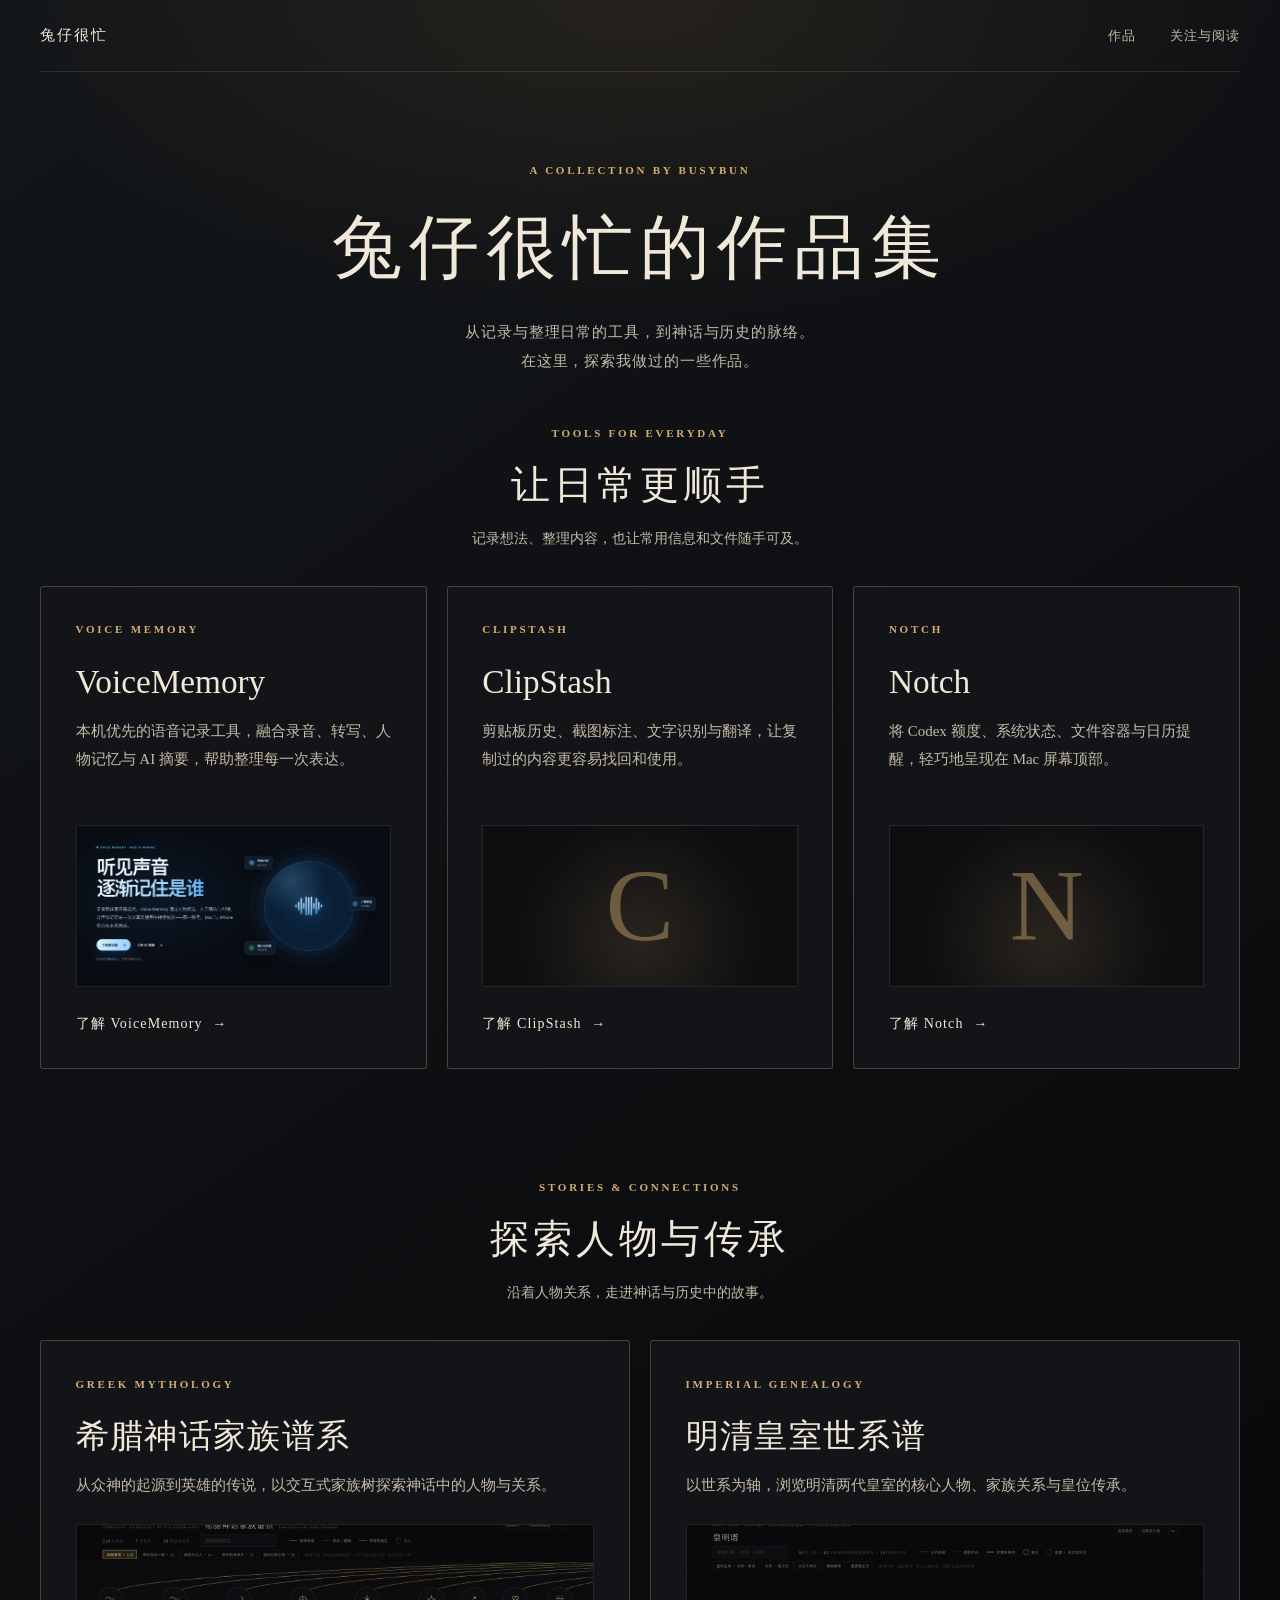
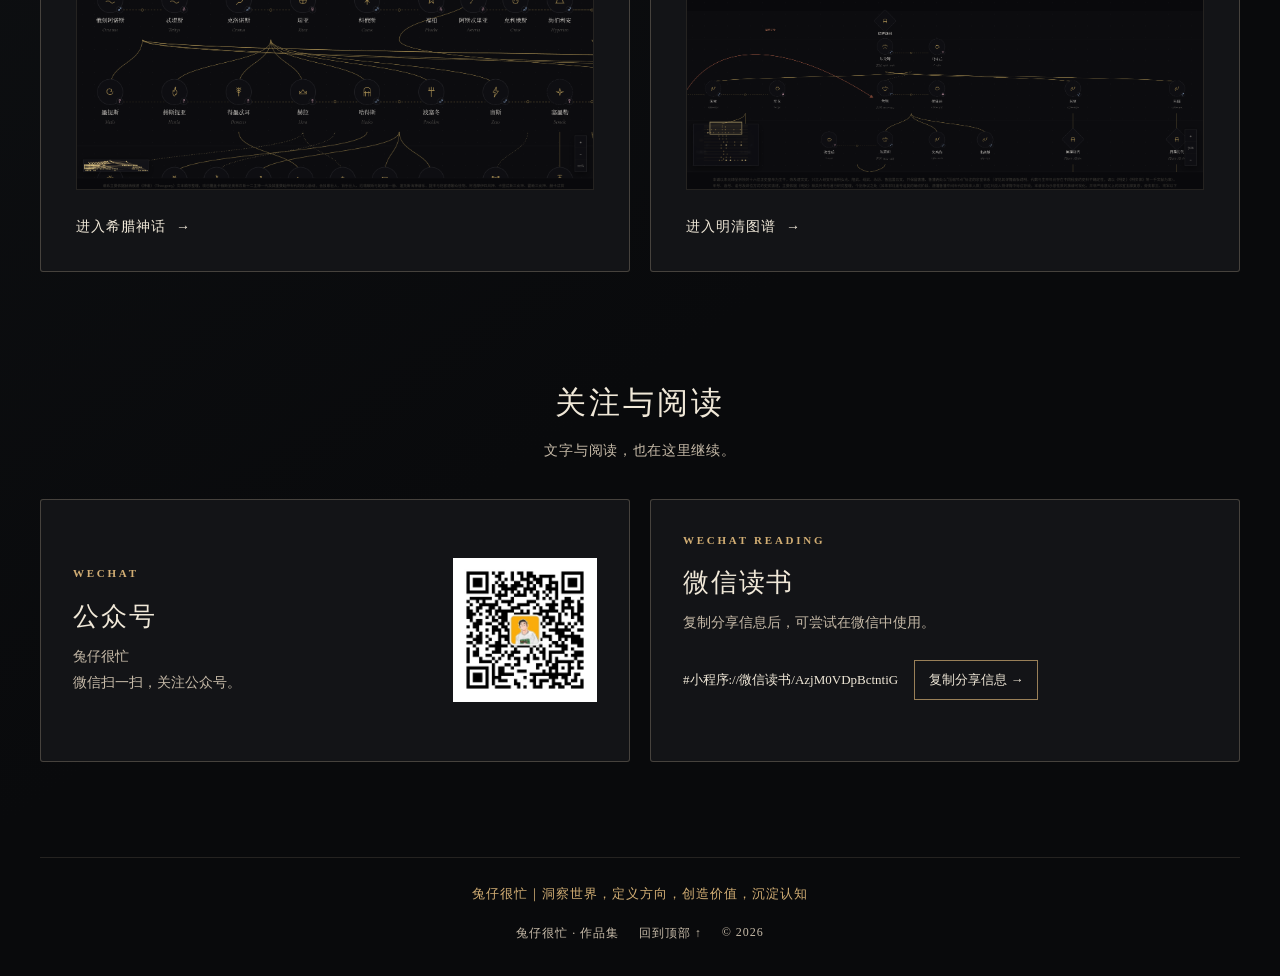
==== commit 7f3ed095: "Polish portfolio copy and product previews" ====
--- a/index.html
+++ b/index.html
@@ -20,7 +20,7 @@
 
     <main>
       <section class="hero" aria-labelledby="hero-title">
-        <p class="eyebrow">A COLLECTION BY TUZAIHENMANG</p>
+        <p class="eyebrow">A COLLECTION BY BUSYBUN</p>
         <h1 id="hero-title">兔仔很忙<span>的作品集</span></h1>
         <p class="hero-intro">从记录与整理日常的工具，到神话与历史的脉络。<br>在这里，探索我做过的一些作品。</p>
       </section>
@@ -73,7 +73,7 @@
         </div>
       </section>
     </main>
-    <footer class="site-footer"><a class="personal-site-link" href="https://wyihao2010-code.github.io/wyh/">王一昊｜洞察世界，定义方向，创造价值，沉淀认知</a><span>兔仔很忙 <span aria-hidden="true">·</span> 作品集</span><a href="#top">回到顶部 ↑</a><span>© <span id="year">2026</span></span></footer>
+    <footer class="site-footer"><a class="personal-site-link" href="https://wyihao2010-code.github.io/wyh/">兔仔很忙｜洞察世界，定义方向，创造价值，沉淀认知</a><span>兔仔很忙 <span aria-hidden="true">·</span> 作品集</span><a href="#top">回到顶部 ↑</a><span>© <span id="year">2026</span></span></footer>
   </div>
 </body>
 </html>
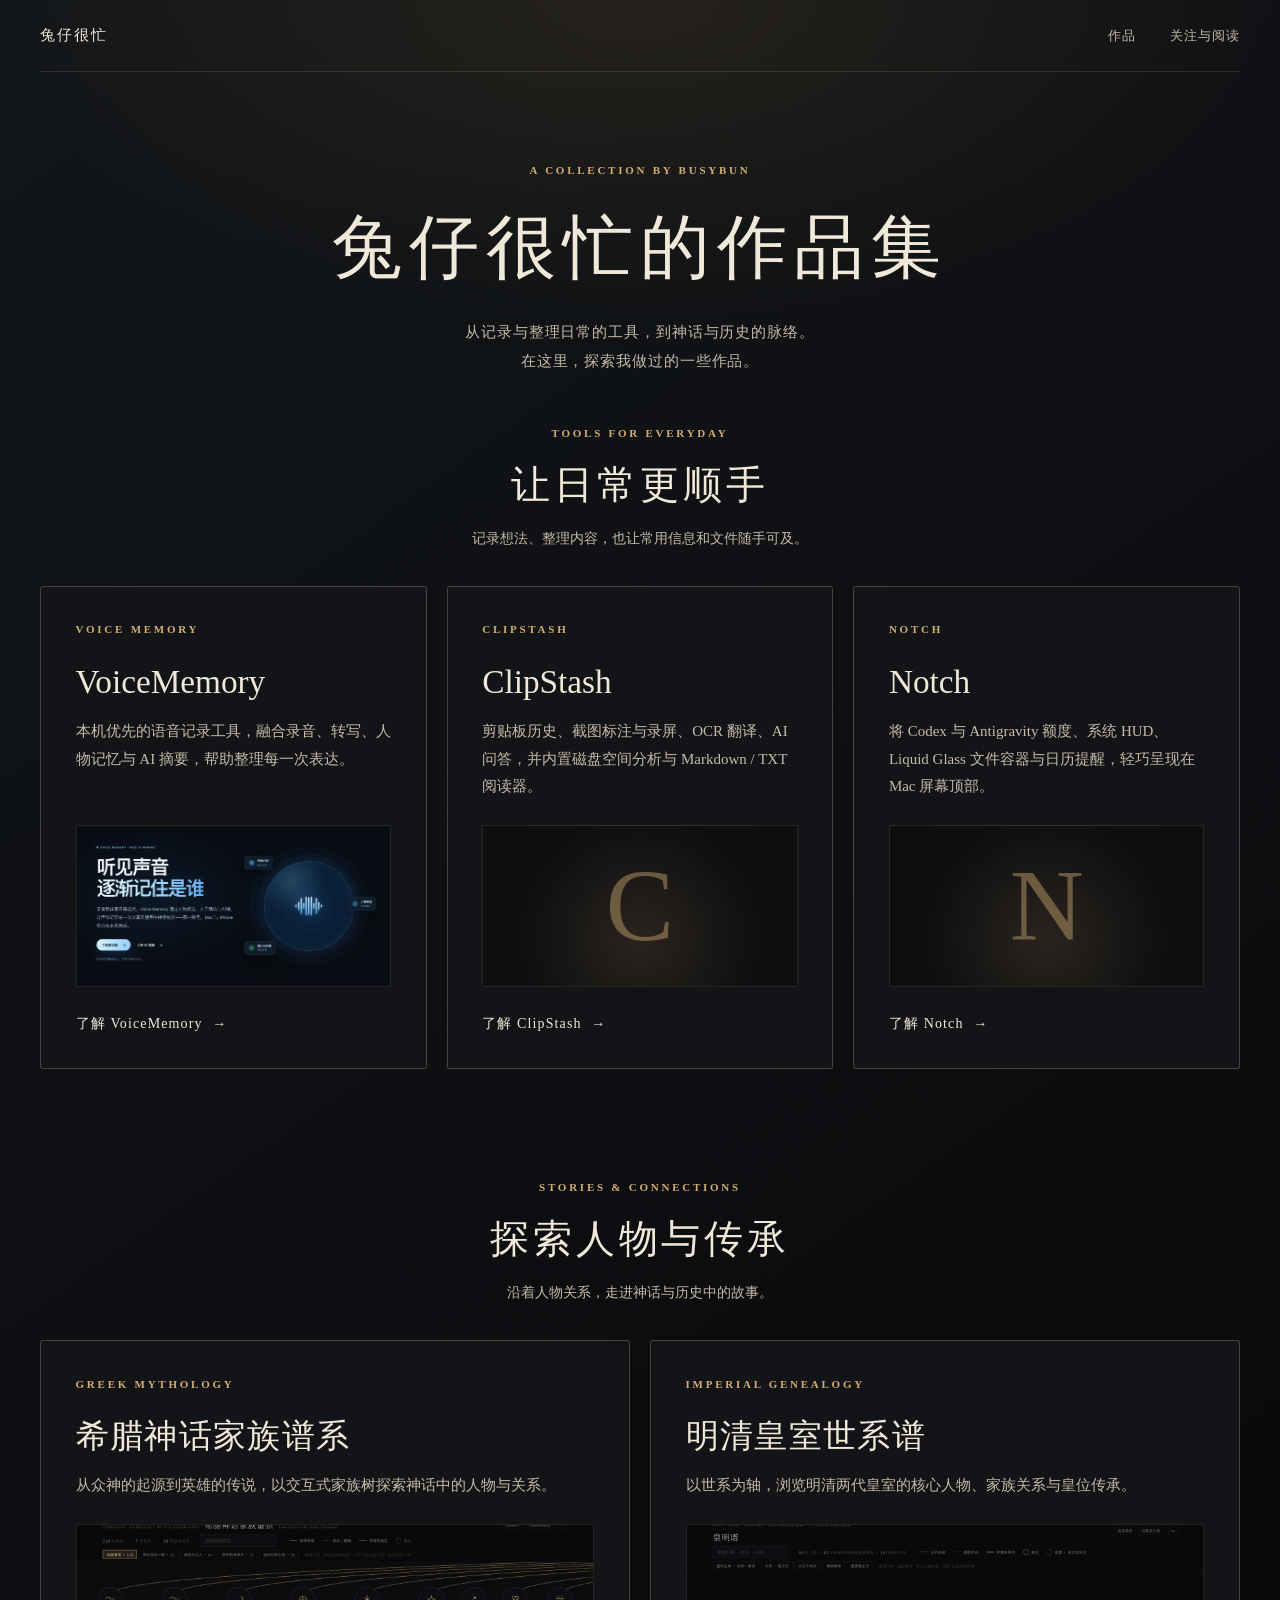
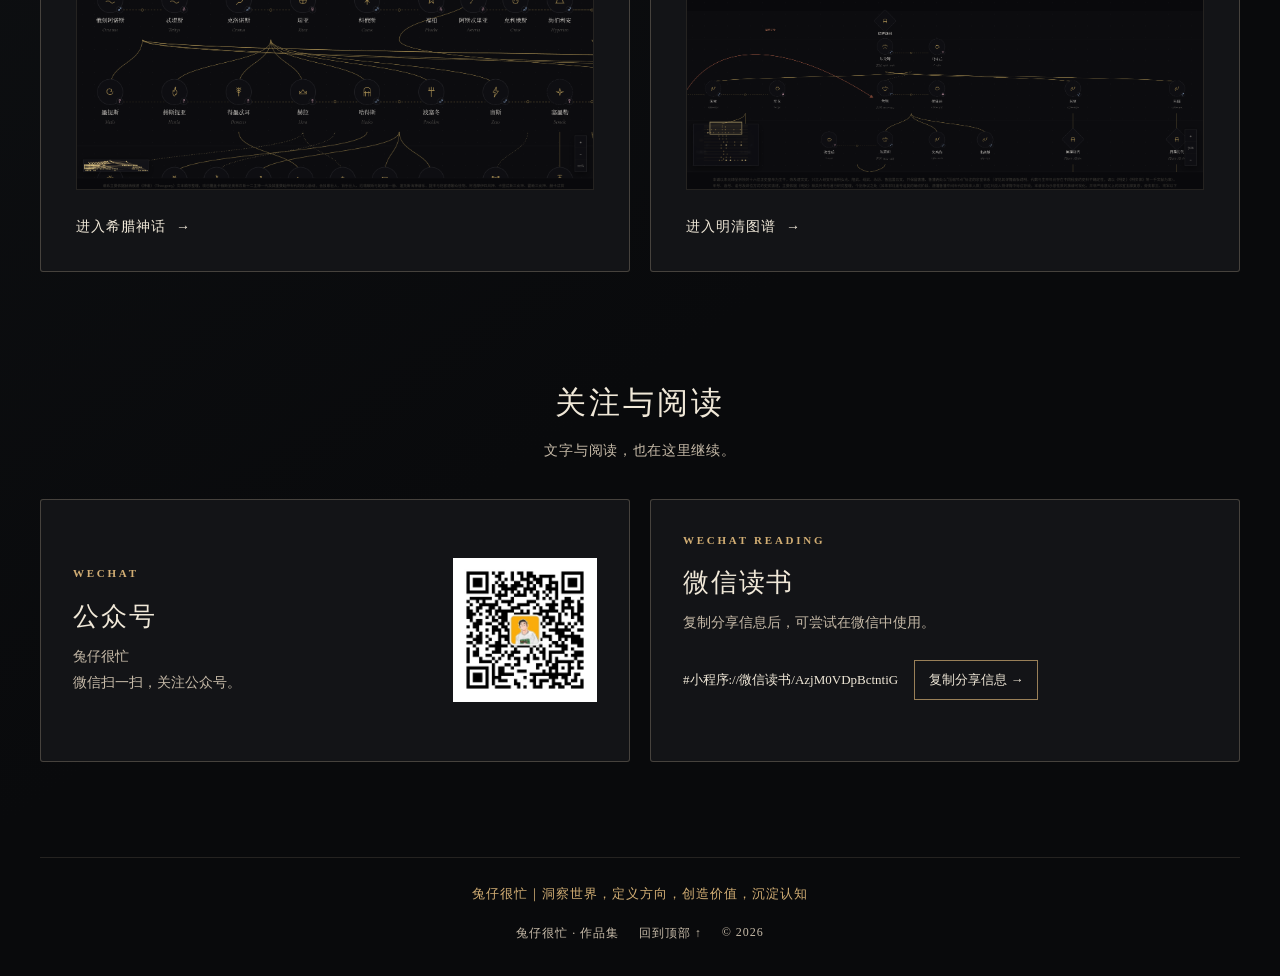
==== commit c0c7282b: "Update Notch and ClipStash pages with latest features" ====
--- a/index.html
+++ b/index.html
@@ -34,12 +34,12 @@
             <a class="work-link" href="https://wyihao2010-code.github.io/VoiceMemory-website/">了解 VoiceMemory <span aria-hidden="true">→</span></a>
           </article>
           <article class="work-card catalog-product">
-            <div class="work-copy"><p class="work-label">CLIPSTASH</p><h3 lang="en">ClipStash</h3><p class="work-description">剪贴板历史、截图标注、文字识别与翻译，让复制过的内容更容易找回和使用。</p></div>
+            <div class="work-copy"><p class="work-label">CLIPSTASH</p><h3 lang="en">ClipStash</h3><p class="work-description">剪贴板历史、截图标注与录屏、OCR 翻译、AI 问答，并内置磁盘空间分析与 Markdown / TXT 阅读器。</p></div>
             <div class="work-visual catalog-art" aria-hidden="true"><span>C</span></div>
             <a class="work-link" href="clipstash.html">了解 ClipStash <span aria-hidden="true">→</span></a>
           </article>
           <article class="work-card catalog-product">
-            <div class="work-copy"><p class="work-label">NOTCH</p><h3 lang="en">Notch</h3><p class="work-description">将 Codex 额度、系统状态、文件容器与日历提醒，轻巧地呈现在 Mac 屏幕顶部。</p></div>
+            <div class="work-copy"><p class="work-label">NOTCH</p><h3 lang="en">Notch</h3><p class="work-description">将 Codex 与 Antigravity 额度、系统 HUD、Liquid Glass 文件容器与日历提醒，轻巧呈现在 Mac 屏幕顶部。</p></div>
             <div class="work-visual catalog-art" aria-hidden="true"><span>N</span></div>
             <a class="work-link" href="notch.html">了解 Notch <span aria-hidden="true">→</span></a>
           </article>
